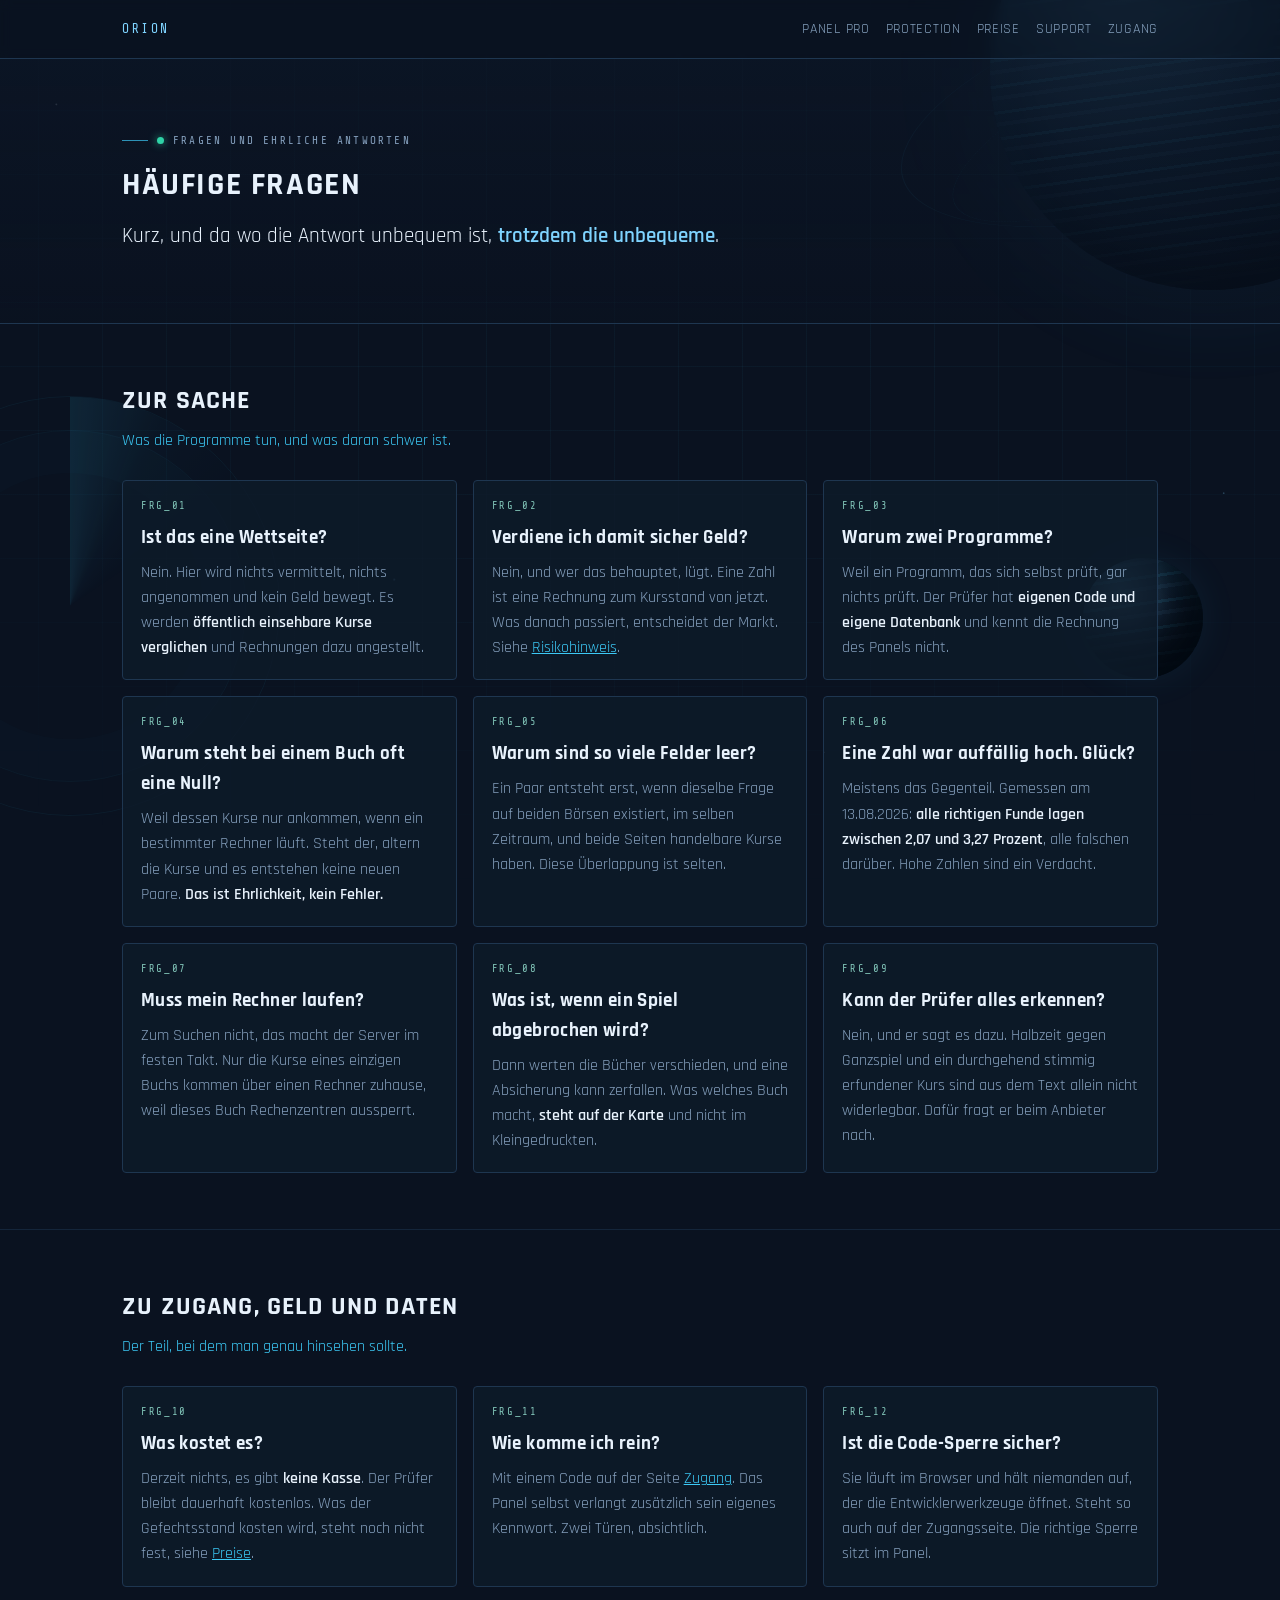
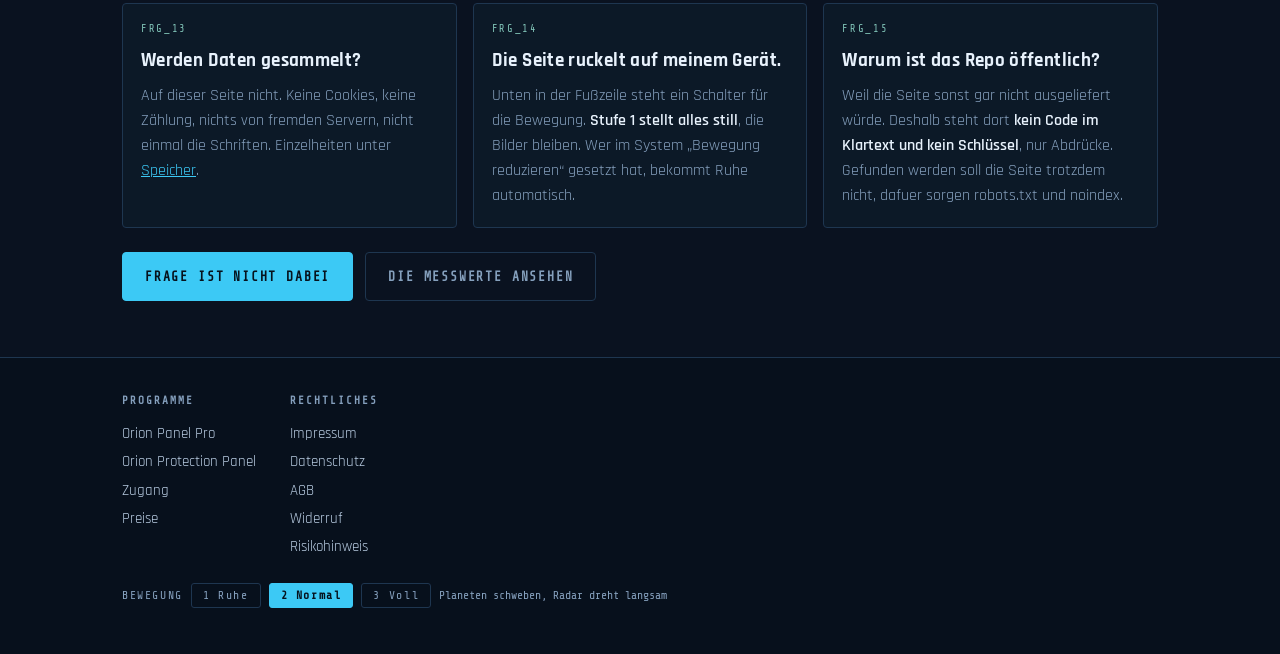
==== faq.html @ a4396ce0 "Militaerisches Lagebild als zweite Design-Schicht, eigenes Zeichen, zwei neue Seiten - bilder/logo-o" ====
<!doctype html>
<html lang="de">
<head>
<meta charset="utf-8">
<meta name="viewport" content="width=device-width, initial-scale=1">
<title>Haeufige Fragen</title>
<meta name="robots" content="noindex, nofollow">
<link rel="icon" type="image/svg+xml" href="bilder/logo-orion.svg">
<link rel="stylesheet" href="schrift/schrift.css?v=1">
<link rel="stylesheet" href="css/front.css?v=2">
<link rel="stylesheet" href="css/buehne.css?v=2">
<script src="js/buehne.js?v=2"></script>
</head>
<body>

<div class="buehne" aria-hidden="true">
  <div class="sterne"></div>
  <div class="raster-buehne"></div>
  <div class="orbit orbit-1"></div>
  <div class="orbit orbit-2"></div>
  <div class="planet planet-1"></div>
  <div class="planet planet-2"></div>
  <div class="planet planet-3"></div>
  <div class="radar"></div>
</div>

<div class="leiste">
  <div class="hof">
    <a class="name" href="index.html">Orion</a>
    <nav>
      <a href="index.html#panel">Panel Pro</a>
      <a href="index.html#protection">Protection</a>
      <a href="preise.html">Preise</a>
      <a href="support.html">Support</a>
      <a href="zugang.html">Zugang</a>
    </nav>
  </div>
</div>

<header class="kopf">
  <div class="hof">
    <span class="plakette"><span class="lampe"></span> Fragen und ehrliche Antworten</span>
    <h1 style="font-size:32px;text-transform:uppercase;letter-spacing:.05em;margin:0 0 10px">H&auml;ufige Fragen</h1>
    <p class="aufschlag">Kurz, und da wo die Antwort unbequem ist,
      <b>trotzdem die unbequeme</b>.</p>
  </div>
</header>

<main>

  <section>
    <div class="hof">
      <h2>Zur Sache</h2>
      <p class="satz">Was die Programme tun, und was daran schwer ist.</p>

      <div class="raster">
        <div class="feld"><span class="kennung">FRG_01</span>
          <h3>Ist das eine Wettseite?</h3>
          <p>Nein. Hier wird nichts vermittelt, nichts angenommen und kein Geld
            bewegt. Es werden <b>&ouml;ffentlich einsehbare Kurse verglichen</b>
            und Rechnungen dazu angestellt.</p></div>

        <div class="feld"><span class="kennung">FRG_02</span>
          <h3>Verdiene ich damit sicher Geld?</h3>
          <p>Nein, und wer das behauptet, l&uuml;gt. Eine Zahl ist eine Rechnung
            zum Kursstand von jetzt. Was danach passiert, entscheidet der Markt.
            Siehe <a href="recht/risiko.html">Risikohinweis</a>.</p></div>

        <div class="feld"><span class="kennung">FRG_03</span>
          <h3>Warum zwei Programme?</h3>
          <p>Weil ein Programm, das sich selbst pr&uuml;ft, gar nichts
            pr&uuml;ft. Der Pr&uuml;fer hat <b>eigenen Code und eigene
            Datenbank</b> und kennt die Rechnung des Panels nicht.</p></div>

        <div class="feld"><span class="kennung">FRG_04</span>
          <h3>Warum steht bei einem Buch oft eine Null?</h3>
          <p>Weil dessen Kurse nur ankommen, wenn ein bestimmter Rechner
            l&auml;uft. Steht der, altern die Kurse und es entstehen keine neuen
            Paare. <b>Das ist Ehrlichkeit, kein Fehler.</b></p></div>

        <div class="feld"><span class="kennung">FRG_05</span>
          <h3>Warum sind so viele Felder leer?</h3>
          <p>Ein Paar entsteht erst, wenn dieselbe Frage auf beiden B&ouml;rsen
            existiert, im selben Zeitraum, und beide Seiten handelbare Kurse
            haben. Diese &Uuml;berlappung ist selten.</p></div>

        <div class="feld"><span class="kennung">FRG_06</span>
          <h3>Eine Zahl war auff&auml;llig hoch. Gl&uuml;ck?</h3>
          <p>Meistens das Gegenteil. Gemessen am 13.08.2026: <b>alle richtigen
            Funde lagen zwischen 2,07 und 3,27 Prozent</b>, alle falschen
            dar&uuml;ber. Hohe Zahlen sind ein Verdacht.</p></div>

        <div class="feld"><span class="kennung">FRG_07</span>
          <h3>Muss mein Rechner laufen?</h3>
          <p>Zum Suchen nicht, das macht der Server im festen Takt. Nur die Kurse
            eines einzigen Buchs kommen &uuml;ber einen Rechner zuhause, weil
            dieses Buch Rechenzentren aussperrt.</p></div>

        <div class="feld"><span class="kennung">FRG_08</span>
          <h3>Was ist, wenn ein Spiel abgebrochen wird?</h3>
          <p>Dann werten die B&uuml;cher verschieden, und eine Absicherung kann
            zerfallen. Was welches Buch macht, <b>steht auf der Karte</b> und
            nicht im Kleingedruckten.</p></div>

        <div class="feld"><span class="kennung">FRG_09</span>
          <h3>Kann der Pr&uuml;fer alles erkennen?</h3>
          <p>Nein, und er sagt es dazu. Halbzeit gegen Ganzspiel und ein
            durchgehend stimmig erfundener Kurs sind aus dem Text allein nicht
            widerlegbar. Daf&uuml;r fragt er beim Anbieter nach.</p></div>
      </div>
    </div>
  </section>

  <section>
    <div class="hof">
      <h2>Zu Zugang, Geld und Daten</h2>
      <p class="satz">Der Teil, bei dem man genau hinsehen sollte.</p>

      <div class="raster">
        <div class="feld"><span class="kennung">FRG_10</span>
          <h3>Was kostet es?</h3>
          <p>Derzeit nichts, es gibt <b>keine Kasse</b>. Der Pr&uuml;fer bleibt
            dauerhaft kostenlos. Was der Gefechtsstand kosten wird, steht noch
            nicht fest, siehe <a href="preise.html">Preise</a>.</p></div>

        <div class="feld"><span class="kennung">FRG_11</span>
          <h3>Wie komme ich rein?</h3>
          <p>Mit einem Code auf der Seite <a href="zugang.html">Zugang</a>. Das
            Panel selbst verlangt zus&auml;tzlich sein eigenes Kennwort. Zwei
            T&uuml;ren, absichtlich.</p></div>

        <div class="feld"><span class="kennung">FRG_12</span>
          <h3>Ist die Code-Sperre sicher?</h3>
          <p>Sie l&auml;uft im Browser und h&auml;lt niemanden auf, der die
            Entwicklerwerkzeuge &ouml;ffnet. Steht so auch auf der Zugangsseite.
            Die richtige Sperre sitzt im Panel.</p></div>

        <div class="feld"><span class="kennung">FRG_13</span>
          <h3>Werden Daten gesammelt?</h3>
          <p>Auf dieser Seite nicht. Keine Cookies, keine Z&auml;hlung, nichts von
            fremden Servern, nicht einmal die Schriften. Einzelheiten unter
            <a href="recht/cookies.html">Speicher</a>.</p></div>

        <div class="feld"><span class="kennung">FRG_14</span>
          <h3>Die Seite ruckelt auf meinem Ger&auml;t.</h3>
          <p>Unten in der Fu&szlig;zeile steht ein Schalter f&uuml;r die
            Bewegung. <b>Stufe 1 stellt alles still</b>, die Bilder bleiben. Wer
            im System &bdquo;Bewegung reduzieren&ldquo; gesetzt hat, bekommt Ruhe
            automatisch.</p></div>

        <div class="feld"><span class="kennung">FRG_15</span>
          <h3>Warum ist das Repo &ouml;ffentlich?</h3>
          <p>Weil die Seite sonst gar nicht ausgeliefert w&uuml;rde. Deshalb steht
            dort <b>kein Code im Klartext und kein Schl&uuml;ssel</b>, nur
            Abdr&uuml;cke. Gefunden werden soll die Seite trotzdem nicht, dafuer
            sorgen robots.txt und noindex.</p></div>
      </div>

      <div class="zugang">
        <a class="tor" href="support.html">Frage ist nicht dabei</a>
        <a class="tor leise" href="index.html#gemessen">Die Messwerte ansehen</a>
      </div>
    </div>
  </section>

</main>

<footer class="fuss">
  <div class="hof">
    <div class="reihen">
      <div class="spalte">
        <h4>Programme</h4>
        <a href="index.html#panel">Orion Panel Pro</a>
        <a href="index.html#protection">Orion Protection Panel</a>
        <a href="zugang.html">Zugang</a>
        <a href="preise.html">Preise</a>
      </div>
      <div class="spalte">
        <h4>Rechtliches</h4>
        <a href="recht/impressum.html">Impressum</a>
        <a href="recht/datenschutz.html">Datenschutz</a>
        <a href="recht/agb.html">AGB</a>
        <a href="recht/widerruf.html">Widerruf</a>
        <a href="recht/risiko.html">Risikohinweis</a>
      </div>
    </div>
    <div id="stufenschalter"></div>
  </div>
</footer>

</body>
</html>
---- schrift/schrift.css ----
/* Selbst gehostete Schriften (Google Fonts, OFL-Lizenz): Rajdhani (Fliesstext),
 * Share Tech Mono (Zahlen). Kopiert aus orion-panel-pro/schrift am 22.08.2026,
 * ohne Black Ops One: diese Seite benutzt den Stencil-Titel nicht.
 * Selbst gehostet heisst: kein Aufruf zu einem fremden Server, keine IP-Adresse
 * des Besuchers wandert zu Google. Das ist der Grund, nicht das Tempo. */
@font-face{font-family: 'Rajdhani';
  font-style: normal;
  font-weight: 400;
  font-display: swap;
  src: url(rajdhani-400-4.woff2) format('woff2');
  unicode-range: U+0900-097F, U+1CD0-1CF9, U+200C-200D, U+20A8, U+20B9, U+20F0, U+25CC, U+A830-A839, U+A8E0-A8FF, U+11B00-11B09;
}
@font-face{font-family: 'Rajdhani';
  font-style: normal;
  font-weight: 400;
  font-display: swap;
  src: url(rajdhani-400-5.woff2) format('woff2');
  unicode-range: U+0100-02BA, U+02BD-02C5, U+02C7-02CC, U+02CE-02D7, U+02DD-02FF, U+0304, U+0308, U+0329, U+1D00-1DBF, U+1E00-1E9F, U+1EF2-1EFF, U+2020, U+20A0-20AB, U+20AD-20C0, U+2113, U+2C60-2C7F, U+A720-A7FF;
}
@font-face{font-family: 'Rajdhani';
  font-style: normal;
  font-weight: 400;
  font-display: swap;
  src: url(rajdhani-400-6.woff2) format('woff2');
  unicode-range: U+0000-00FF, U+0131, U+0152-0153, U+02BB-02BC, U+02C6, U+02DA, U+02DC, U+0304, U+0308, U+0329, U+2000-206F, U+20AC, U+2122, U+2191, U+2193, U+2212, U+2215, U+FEFF, U+FFFD;
}
@font-face{font-family: 'Rajdhani';
  font-style: normal;
  font-weight: 600;
  font-display: swap;
  src: url(rajdhani-600-7.woff2) format('woff2');
  unicode-range: U+0900-097F, U+1CD0-1CF9, U+200C-200D, U+20A8, U+20B9, U+20F0, U+25CC, U+A830-A839, U+A8E0-A8FF, U+11B00-11B09;
}
@font-face{font-family: 'Rajdhani';
  font-style: normal;
  font-weight: 600;
  font-display: swap;
  src: url(rajdhani-600-8.woff2) format('woff2');
  unicode-range: U+0100-02BA, U+02BD-02C5, U+02C7-02CC, U+02CE-02D7, U+02DD-02FF, U+0304, U+0308, U+0329, U+1D00-1DBF, U+1E00-1E9F, U+1EF2-1EFF, U+2020, U+20A0-20AB, U+20AD-20C0, U+2113, U+2C60-2C7F, U+A720-A7FF;
}
@font-face{font-family: 'Rajdhani';
  font-style: normal;
  font-weight: 600;
  font-display: swap;
  src: url(rajdhani-600-9.woff2) format('woff2');
  unicode-range: U+0000-00FF, U+0131, U+0152-0153, U+02BB-02BC, U+02C6, U+02DA, U+02DC, U+0304, U+0308, U+0329, U+2000-206F, U+20AC, U+2122, U+2191, U+2193, U+2212, U+2215, U+FEFF, U+FFFD;
}
@font-face{font-family: 'Rajdhani';
  font-style: normal;
  font-weight: 700;
  font-display: swap;
  src: url(rajdhani-700-10.woff2) format('woff2');
  unicode-range: U+0900-097F, U+1CD0-1CF9, U+200C-200D, U+20A8, U+20B9, U+20F0, U+25CC, U+A830-A839, U+A8E0-A8FF, U+11B00-11B09;
}
@font-face{font-family: 'Rajdhani';
  font-style: normal;
  font-weight: 700;
  font-display: swap;
  src: url(rajdhani-700-11.woff2) format('woff2');
  unicode-range: U+0100-02BA, U+02BD-02C5, U+02C7-02CC, U+02CE-02D7, U+02DD-02FF, U+0304, U+0308, U+0329, U+1D00-1DBF, U+1E00-1E9F, U+1EF2-1EFF, U+2020, U+20A0-20AB, U+20AD-20C0, U+2113, U+2C60-2C7F, U+A720-A7FF;
}
@font-face{font-family: 'Rajdhani';
  font-style: normal;
  font-weight: 700;
  font-display: swap;
  src: url(rajdhani-700-12.woff2) format('woff2');
  unicode-range: U+0000-00FF, U+0131, U+0152-0153, U+02BB-02BC, U+02C6, U+02DA, U+02DC, U+0304, U+0308, U+0329, U+2000-206F, U+20AC, U+2122, U+2191, U+2193, U+2212, U+2215, U+FEFF, U+FFFD;
}
@font-face{font-family: 'Share Tech Mono';
  font-style: normal;
  font-weight: 400;
  font-display: swap;
  src: url(sharetechmono-400-13.woff2) format('woff2');
  unicode-range: U+0000-00FF, U+0131, U+0152-0153, U+02BB-02BC, U+02C6, U+02DA, U+02DC, U+0304, U+0308, U+0329, U+2000-206F, U+20AC, U+2122, U+2191, U+2193, U+2212, U+2215, U+FEFF, U+FFFD;
}
---- css/front.css ----
/* ============================================================================
 * FRONT.CSS, die Design-Schicht der Frontpage.
 * ============================================================================
 *
 * Angelegt 22.08.2026. REINE DESIGN-SCHICHT, VOLLSTAENDIG LOESCHBAR.
 * Wer diese Datei entfernt, hat nackte, aber vollstaendig lesbare Seiten.
 * Kein Text, kein Link, keine Sperre und keine Rechtsangabe haengt an ihr.
 *
 * Die Farbwerte sind KOPIERT aus orion-panel-pro/css/start.css (Stand
 * 20.08.2026), damit Frontpage und Panel gleich aussehen, ohne dass die
 * Frontpage 124 KB Panel-CSS laedt. Preis: wer die Farbwelt aendert, aendert
 * sie an zwei Stellen. Das steht hier, damit niemand es suchen muss.
 *
 * KEINE ANIMATION ausser Hover. Vorgabe bleibt: schlicht.
 */

:root{
  --grund:      #0A1220;
  --karte:      #0E1B2A;
  --karte-2:    #14243A;
  --rand:       #1E3650;
  --text:       #E8F2FC;
  --text-leise: #85A0BD;
  --gold:       #7FD4FF;
  --sonar:      #3CC9F5;
  --gruen:      #2FD3A7;
  --tuerkis:    #7FC2B6;
  --rot:        #FF6B85;
  --breite:     1080px;
}

*{ box-sizing:border-box; }
html,body{ margin:0; padding:0; }

body{
  background:var(--grund);
  color:var(--text);
  font-family:'Rajdhani', system-ui, -apple-system, Segoe UI, sans-serif;
  font-size:17px;
  line-height:1.62;
  -webkit-font-smoothing:antialiased;
}

.hof{ max-width:var(--breite); margin:0 auto; padding:0 22px; }

a{ color:var(--sonar); }

/* ------------------------------------------------------------- NAVIGATION -- */

.leiste{
  border-bottom:1px solid var(--rand);
  background:rgba(10,18,32,.92);
  position:sticky; top:0; z-index:50;
  backdrop-filter:blur(6px);
}
.leiste .hof{ display:flex; align-items:center; gap:18px; height:58px; }
.leiste .name{
  font-family:'Share Tech Mono', ui-monospace, monospace;
  letter-spacing:.2em; text-transform:uppercase; font-size:13px;
  color:var(--gold); text-decoration:none; white-space:nowrap;
}
.leiste nav{ margin-left:auto; display:flex; gap:16px; flex-wrap:wrap; }
.leiste nav a{
  color:var(--text-leise); text-decoration:none; font-size:14px;
  letter-spacing:.05em; text-transform:uppercase;
}
.leiste nav a:hover{ color:var(--text); }

/* -------------------------------------------------------------------- KOPF -- */

.kopf{
  border-bottom:1px solid var(--rand);
  background:linear-gradient(180deg, #0C1626 0%, var(--grund) 100%);
  padding:64px 0 48px;
}
.marke{ display:flex; align-items:center; gap:18px; margin-bottom:26px; }
.marke svg{ width:62px; height:62px; flex:0 0 62px; }
.marke h1{
  font-size:36px; letter-spacing:.055em; margin:0; font-weight:700;
  text-transform:uppercase;
}
.marke .unter{
  display:block; font-family:'Share Tech Mono', ui-monospace, monospace;
  font-size:12.5px; letter-spacing:.19em; color:var(--sonar);
  text-transform:uppercase; margin-top:3px; font-weight:400;
}
.aufschlag{ font-size:20.5px; line-height:1.55; max-width:70ch; margin:0 0 22px; }
.aufschlag b{ color:var(--gold); font-weight:600; }

.merkzeile{ display:flex; flex-wrap:wrap; gap:9px; margin-top:26px; }
.merk{
  font-family:'Share Tech Mono', ui-monospace, monospace;
  font-size:12px; letter-spacing:.09em; text-transform:uppercase;
  color:var(--text-leise);
  border:1px solid var(--rand); border-radius:3px;
  padding:6px 11px; background:rgba(20,36,58,.5);
}
.merk b{ color:var(--text); }

/* ---------------------------------------------------------------- ABSCHNITT -- */

section{ padding:56px 0; border-bottom:1px solid rgba(30,54,80,.55); }
section:last-of-type{ border-bottom:0; }

h2{
  font-size:26px; letter-spacing:.045em; text-transform:uppercase;
  margin:0 0 6px; font-weight:700;
}
h3{ font-size:18.5px; margin:0 0 7px; letter-spacing:.02em; }
.satz{ color:var(--sonar); margin:0 0 26px; font-size:16px; }
p{ max-width:74ch; }
.leise{ color:var(--text-leise); }

/* ------------------------------------------------------------- ZWEI SAEULEN -- */

.saeulen{ display:grid; grid-template-columns:1fr 1fr; gap:18px; margin-top:8px; }
.saeule{
  border:1px solid var(--rand); border-radius:5px; background:var(--karte);
  padding:22px 22px 24px;
}
.saeule .rolle{
  font-family:'Share Tech Mono', ui-monospace, monospace; font-size:11.5px;
  letter-spacing:.18em; text-transform:uppercase; color:var(--text-leise);
}
.saeule.sucht{ border-top:3px solid var(--sonar); }
.saeule.prueft{ border-top:3px solid var(--gruen); }
.saeule.sucht .rolle{ color:var(--sonar); }
.saeule.prueft .rolle{ color:var(--gruen); }
.saeule p{ margin:8px 0 0; }

/* -------------------------------------------------------------- BILDER-SPOT -- */

.spot{ margin:30px 0 0; }
.rahmen{
  border:1px solid var(--rand); border-radius:5px; overflow:hidden;
  background:var(--karte); box-shadow:0 10px 34px rgba(0,0,0,.45);
}
.rahmen .balken{
  display:flex; align-items:center; gap:7px;
  padding:8px 12px; border-bottom:1px solid var(--rand);
  background:var(--karte-2);
  font-family:'Share Tech Mono', ui-monospace, monospace;
  font-size:11px; letter-spacing:.15em; text-transform:uppercase;
  color:var(--text-leise);
}
.rahmen .punkt{ width:8px; height:8px; border-radius:50%; background:var(--rand); }
.rahmen .punkt.an{ background:var(--gruen); }
.rahmen img{ display:block; width:100%; height:auto; }
.bildtext{
  margin:9px 0 0; font-size:15px; color:var(--text-leise); max-width:74ch;
}
.bildtext b{ color:var(--text); font-weight:600; }

/* Zwei Bilder nebeneinander */
.doppel{ display:grid; grid-template-columns:1fr 1fr; gap:18px; margin-top:26px; }
.doppel .bildtext{ font-size:14.5px; }

/* ------------------------------------------------------------------ RASTER -- */

.raster{ display:grid; grid-template-columns:repeat(3,1fr); gap:16px; margin-top:24px; }
.feld{
  border:1px solid var(--rand); border-radius:4px; background:var(--karte);
  padding:17px 18px 19px;
}
.feld .kennung{
  font-family:'Share Tech Mono', ui-monospace, monospace; font-size:10.5px;
  letter-spacing:.16em; color:var(--tuerkis); display:block; margin-bottom:8px;
}
.feld p{ margin:0; font-size:15.5px; color:var(--text-leise); }
.feld p b{ color:var(--text); font-weight:600; }

/* ------------------------------------------------------------------- KETTE -- */

.kette{ list-style:none; counter-reset:k; padding:0; margin:24px 0 0; }
.kette li{
  counter-increment:k; position:relative; padding:0 0 20px 52px;
  border-left:1px solid var(--rand); margin-left:16px;
}
.kette li:last-child{ border-left-color:transparent; padding-bottom:0; }
.kette li::before{
  content:counter(k,decimal-leading-zero);
  position:absolute; left:-17px; top:-2px;
  width:34px; height:34px; border-radius:50%;
  background:var(--karte-2); border:1px solid var(--rand);
  color:var(--sonar); font-family:'Share Tech Mono', ui-monospace, monospace;
  font-size:12px; display:flex; align-items:center; justify-content:center;
}
.kette b{ display:block; font-size:17px; letter-spacing:.02em; }
.kette span{ display:block; color:var(--text-leise); font-size:15.5px; max-width:74ch; }

/* ---------------------------------------------------------------- KLARTEXT -- */

.klartext{
  border:1px solid var(--rand); border-left:3px solid var(--rot);
  border-radius:4px; background:var(--karte); padding:18px 22px; margin-top:22px;
}
.klartext ul{ margin:0; padding-left:20px; }
.klartext li{ margin:0 0 11px; color:var(--text-leise); }
.klartext li:last-child{ margin-bottom:0; }
.klartext b{ color:var(--text); }

/* ------------------------------------------------------------------ KNOEPFE -- */

.zugang{ display:flex; flex-wrap:wrap; gap:12px; margin-top:24px; }
.tor{
  display:inline-block; text-decoration:none;
  font-family:'Share Tech Mono', ui-monospace, monospace;
  font-size:13px; letter-spacing:.14em; text-transform:uppercase;
  padding:13px 22px; border-radius:4px;
  background:var(--sonar); color:#06121D; border:1px solid var(--sonar);
  font-weight:700;
}
.tor:hover{ background:var(--gold); border-color:var(--gold); }
.tor.leise{ background:transparent; color:var(--text-leise); border-color:var(--rand); }
.tor.leise:hover{ color:var(--text); border-color:var(--sonar); background:rgba(60,201,245,.07); }
.tor.gruen{ background:var(--gruen); border-color:var(--gruen); color:#06121D; }
.tor.gruen:hover{ background:#4FE3BC; border-color:#4FE3BC; }

/* ------------------------------------------------------------------- PREISE -- */

.pakete{ display:grid; grid-template-columns:repeat(3,1fr); gap:16px; margin-top:26px; }
.paket{
  border:1px solid var(--rand); border-radius:5px; background:var(--karte);
  padding:22px; display:flex; flex-direction:column;
}
.paket.hervor{ border-color:var(--sonar); box-shadow:0 0 0 1px rgba(60,201,245,.25); }
.paket .stufe{
  font-family:'Share Tech Mono', ui-monospace, monospace; font-size:11px;
  letter-spacing:.18em; text-transform:uppercase; color:var(--tuerkis);
}
.paket .preis{ font-size:38px; font-weight:700; letter-spacing:.02em; margin:10px 0 0; }
.paket .preis small{ font-size:14px; color:var(--text-leise); font-weight:400; }
.paket .ust{ font-size:13px; color:var(--text-leise); margin:2px 0 16px; }
.paket ul{ list-style:none; padding:0; margin:0 0 20px; }
.paket li{ font-size:15.5px; color:var(--text-leise); padding:5px 0 5px 20px; position:relative; }
.paket li::before{ content:"+"; position:absolute; left:0; color:var(--gruen); }
.paket li.nein::before{ content:"-"; color:var(--rot); }
.paket .tor{ margin-top:auto; text-align:center; }

/* --------------------------------------------------------------- SPERRE/TOR -- */

.tafel{
  max-width:520px; margin:0 auto; border:1px solid var(--rand); border-radius:6px;
  background:var(--karte); padding:30px 28px;
}
.tafel h2{ font-size:21px; }
.tafel input{
  width:100%; padding:13px 14px; margin:14px 0 10px;
  background:#08111D; border:1px solid var(--rand); border-radius:4px;
  color:var(--text); font-family:'Share Tech Mono', ui-monospace, monospace;
  font-size:16px; letter-spacing:.12em; text-transform:uppercase;
}
.tafel input:focus{ outline:none; border-color:var(--sonar); }
.tafel button{
  width:100%; padding:13px; border-radius:4px; cursor:pointer;
  background:var(--sonar); color:#06121D; border:0; font-weight:700;
  font-family:'Share Tech Mono', ui-monospace, monospace;
  font-size:13px; letter-spacing:.14em; text-transform:uppercase;
}
.tafel button:hover{ background:var(--gold); }
.meldung{ min-height:22px; margin:12px 0 0; font-size:15px; }
.meldung.fehler{ color:var(--rot); }
.meldung.gut{ color:var(--gruen); }

/* ------------------------------------------------------------------ RECHTS -- */

.rechtstext{ padding:44px 0 60px; }
.rechtstext h1{ font-size:28px; text-transform:uppercase; letter-spacing:.04em; margin:0 0 4px; }
.rechtstext h2{ font-size:19px; margin:34px 0 8px; text-transform:none; letter-spacing:.01em; }
.rechtstext h3{ font-size:16.5px; margin:20px 0 6px; color:var(--sonar); }
.rechtstext p, .rechtstext li{ color:#CBDBEC; }
.rechtstext li{ margin-bottom:7px; }
.rechtstext .stand{
  font-family:'Share Tech Mono', ui-monospace, monospace; font-size:12px;
  letter-spacing:.14em; text-transform:uppercase; color:var(--text-leise);
}
.luecke{
  background:rgba(255,107,133,.12); border:1px dashed var(--rot);
  border-radius:3px; padding:1px 7px; color:var(--rot);
  font-family:'Share Tech Mono', ui-monospace, monospace; font-size:13px;
}
.hinweis{
  border:1px solid var(--rand); border-left:3px solid var(--gold);
  background:var(--karte); border-radius:4px; padding:15px 20px; margin:22px 0;
}
.hinweis p{ margin:0; }

/* -------------------------------------------------------------------- FUSS -- */

.fuss{ border-top:1px solid var(--rand); padding:34px 0 46px; background:#08111D; }
.fuss .reihen{ display:flex; flex-wrap:wrap; gap:34px; margin-bottom:22px; }
.fuss .spalte h4{
  font-family:'Share Tech Mono', ui-monospace, monospace; font-size:11px;
  letter-spacing:.18em; text-transform:uppercase; color:var(--text-leise);
  margin:0 0 10px;
}
.fuss .spalte a{ display:block; color:#B9CDE2; text-decoration:none; font-size:15px; padding:2px 0; }
.fuss .spalte a:hover{ color:var(--sonar); }
.fuss p{ color:var(--text-leise); font-size:14.5px; margin:6px 0; }
.fuss code{
  font-family:'Share Tech Mono', ui-monospace, monospace; font-size:13px;
  color:var(--tuerkis);
}

/* ------------------------------------------------------------------ SCHMAL -- */

@media (max-width: 900px){
  .saeulen, .doppel, .raster, .pakete{ grid-template-columns:1fr; }
  .marke h1{ font-size:27px; }
  .aufschlag{ font-size:18px; }
  section{ padding:42px 0; }
  .leiste nav{ gap:12px; }
  .leiste nav a{ font-size:13px; }
}
@media (max-width: 640px){
  .leiste .hof{ height:auto; padding-top:10px; padding-bottom:10px; flex-wrap:wrap; }
  .leiste nav{ margin-left:0; width:100%; }
}

/* ------------------------------------------------------- ABGESCHALTETE TEILE --
 * Ein Knopf, der nicht funktioniert, muss auch so aussehen. Sonst haelt ihn
 * jemand fuer kaputt statt fuer bewusst abgeschaltet.
 */

.tor[disabled], button[disabled]{
  background:transparent; color:var(--text-leise);
  border:1px dashed var(--rand); cursor:not-allowed;
}
.tor[disabled]:hover, button[disabled]:hover{
  background:transparent; color:var(--text-leise); border-color:var(--rand);
}

/* Ankreuzfelder duerfen die Breitenregel der Eingabefelder nicht erben,
 * sonst werden sie bildschirmbreit. */
.tafel input[type="checkbox"], .tafel input[type="radio"]{
  width:auto; margin:0 8px 0 0; vertical-align:middle;
}
.tafel label{ display:inline; color:var(--text-leise); font-size:15.5px; }
---- css/buehne.css ----
/* ============================================================================
 * BUEHNE.CSS, die zweite Design-Schicht: Planeten, Radar, HUD-Rahmen.
 * ============================================================================
 *
 * Angelegt 22.08.2026. LOESCHBAR, und zwar vollstaendig. Wer diese Datei und
 * die <div class="buehne"> aus den Seiten entfernt, hat wieder die schlichte
 * Fassung. Kein Text, kein Link, keine Sperre, keine Rechtsangabe haengt daran.
 *
 * KOSTENREGEL, uebernommen aus dem Protection Panel, weil sie sich dort
 * bewaehrt hat:
 *   - Alles liegt HINTER dem Inhalt (z-index -1), nimmt keine Klicks an und
 *     traegt keine Zahl.
 *   - Kein WebGL, kein Bild, keine JavaScript-Schleife. Die Planeten sind
 *     Farbverlaeufe, die Kugelform kommt aus einem radialen Verlauf darueber.
 *   - Bewegt werden ausschliesslich transform und opacity. Beides erledigt die
 *     Grafikkarte, ohne dass die Seite neu gesetzt wird.
 *   - Die Wolkenbaender sind ABSICHTLICH unbewegt. Eine Animation auf
 *     background-position muesste der Browser in jedem Bild ueber die ganze
 *     Kugelflaeche neu zeichnen. Genau das bremst schwache Laptops aus.
 *   - Taktzeiten 40 bis 120 Sekunden. Das bleibt ruhig.
 *
 * DREI STUFEN, geschaltet ueber das Attribut data-anim am <html>:
 *   1 = Ruhe. Alles steht still, die Bilder bleiben.
 *   2 = Normal. Planeten schweben, Ringe atmen, Radar dreht langsam.
 *   3 = Voll. Zusaetzlich Sonarpuls, Sternenflimmern, Rasterdrift.
 * Wer Bewegung im Betriebssystem abgeschaltet hat, bekommt Stufe 1, ohne dass
 * er etwas einstellen muss. Voreinstellung ist 2, siehe js/buehne.js.
 */

/* ------------------------------------------------------------------ BUEHNE -- */

.buehne{
  position:fixed; inset:0; z-index:-1; overflow:hidden; pointer-events:none;
  contain:strict;
}

/* Sternenfeld: zwei Lagen fest gesetzter Punkte, kein Bild, kein Skript. */
.sterne{
  position:absolute; inset:-10%;
  background-image:
    radial-gradient(1.4px 1.4px at 12% 18%, rgba(232,242,252,.55), transparent),
    radial-gradient(1.2px 1.2px at 78% 12%, rgba(232,242,252,.42), transparent),
    radial-gradient(1.6px 1.6px at 34% 62%, rgba(127,212,255,.50), transparent),
    radial-gradient(1.1px 1.1px at 62% 78%, rgba(232,242,252,.38), transparent),
    radial-gradient(1.3px 1.3px at 88% 54%, rgba(127,212,255,.40), transparent),
    radial-gradient(1.1px 1.1px at 22% 88%, rgba(232,242,252,.32), transparent),
    radial-gradient(1.5px 1.5px at 52% 30%, rgba(232,242,252,.30), transparent),
    radial-gradient(1.2px 1.2px at 8%  46%, rgba(127,212,255,.34), transparent);
  opacity:.85;
}

/* Taktisches Raster, sehr leise. */
.raster-buehne{
  position:absolute; inset:-2%;
  background-image:
    linear-gradient(rgba(60,201,245,.045) 1px, transparent 1px),
    linear-gradient(90deg, rgba(60,201,245,.045) 1px, transparent 1px);
  background-size:64px 64px;
  mask-image:radial-gradient(ellipse 90% 70% at 50% 30%, #000 30%, transparent 100%);
  -webkit-mask-image:radial-gradient(ellipse 90% 70% at 50% 30%, #000 30%, transparent 100%);
}

/* ---------------------------------------------------------------- PLANETEN -- */

.planet{
  position:absolute; border-radius:50%;
  will-change:transform;
  animation:schweben 62s ease-in-out infinite alternate;
}
/* Die Baender liegen IM Planeten, leicht schraeg, wie bei einem Gasriesen. */
.planet::before{
  content:''; position:absolute; inset:0; border-radius:50%;
  background:repeating-linear-gradient(172deg,
    rgba(60,201,245,.13) 0px,  rgba(60,201,245,.13) 3px,
    rgba(10,30,48,0)     3px,  rgba(10,30,48,0)     11px,
    rgba(96,165,214,.09) 11px, rgba(96,165,214,.09) 15px,
    rgba(5,15,26,0)      15px, rgba(5,15,26,0)      26px);
}
/* Die Kugel: Licht oben links, tiefer Schatten unten rechts. Daher die Tiefe. */
.planet::after{
  content:''; position:absolute; inset:0; border-radius:50%;
  background:radial-gradient(circle at 30% 26%,
    rgba(120,200,240,.22) 0%, rgba(10,25,40,.10) 42%,
    rgba(2,8,16,.72) 78%, rgba(2,6,12,.92) 100%);
  box-shadow:inset -16px -20px 44px rgba(2,8,16,.88),
             inset 8px 10px 26px rgba(60,201,245,.10);
}
.planet-1{
  width:440px; height:440px; top:-150px; right:-150px;
  background:radial-gradient(circle at 32% 28%, #16354E 0%, #0C1E30 46%, #060F1B 100%);
  box-shadow:0 0 110px rgba(60,201,245,.10);
  animation-duration:74s;
}
.planet-2{
  width:230px; height:230px; top:128%; left:-86px;
  background:radial-gradient(circle at 36% 30%, #123B4A 0%, #0A1F2B 52%, #050D16 100%);
  box-shadow:0 0 70px rgba(60,201,245,.08);
  animation-duration:96s; animation-delay:-18s;
}
.planet-3{
  width:120px; height:120px; top:62%; right:6%;
  background:radial-gradient(circle at 34% 30%, #1B2E44 0%, #0B1725 58%, #05101A 100%);
  box-shadow:0 0 40px rgba(60,201,245,.07);
  animation-duration:54s; animation-delay:-26s;
}

/* Orbit, kein Saturnring: eine flache Ellipse, die den grossen Planeten
 * umlaeuft. Die Neigung macht scaleY, nicht ein zweites Bild. */
.orbit{
  position:absolute; border-radius:50%;
  border:1px solid rgba(60,201,245,.13);
  animation:ringatmen 58s ease-in-out infinite alternate;
}
.orbit-1{ top:-230px; right:-250px; width:640px; height:640px;
          transform:rotate(-16deg) scaleY(.34); }
.orbit-2{ top:-190px; right:-210px; width:560px; height:560px;
          transform:rotate(-24deg) scaleY(.26); border-style:dashed;
          animation-duration:82s; animation-delay:-12s; }

/* ------------------------------------------------------------------- RADAR -- */
/* Ein Kegel aus einem konischen Verlauf, der sich dreht. Ein einziges
 * Element, eine einzige transform-Animation. */

.radar{
  position:absolute; top:44%; left:-140px;
  width:420px; height:420px; border-radius:50%;
  border:1px solid rgba(60,201,245,.10);
  opacity:.55;
}
.radar::before{
  content:''; position:absolute; inset:8%; border-radius:50%;
  border:1px solid rgba(60,201,245,.09);
  box-shadow:0 0 0 42px rgba(60,201,245,.03) inset;
}
.radar::after{
  content:''; position:absolute; inset:0; border-radius:50%;
  background:conic-gradient(from 0deg,
    rgba(60,201,245,.20) 0deg, rgba(60,201,245,.05) 26deg,
    transparent 60deg, transparent 360deg);
  will-change:transform;
  animation:sweep 9s linear infinite;
}

@keyframes schweben{ from{ transform:translate3d(0,0,0); } to{ transform:translate3d(0,-30px,0); } }
@keyframes ringatmen{ from{ opacity:.45; } to{ opacity:.95; } }
@keyframes sweep{ from{ transform:rotate(0deg); } to{ transform:rotate(360deg); } }
@keyframes puls{ from{ opacity:.5; transform:scale(.96); } to{ opacity:1; transform:scale(1); } }
@keyframes flimmern{ from{ opacity:.55; } to{ opacity:1; } }
@keyframes drift{ from{ transform:translate3d(0,0,0); } to{ transform:translate3d(-64px,-64px,0); } }

/* ------------------------------------------------------------- DIE STUFEN -- */

/* Stufe 1: Ruhe. Alles steht, nichts verschwindet. */
html[data-anim="1"] .planet,
html[data-anim="1"] .orbit,
html[data-anim="1"] .radar::after,
html[data-anim="1"] .sterne,
html[data-anim="1"] .raster-buehne,
html[data-anim="1"] .lampe{ animation:none !important; }

/* Stufe 3: die Zugaben, die es unter 3 nicht gibt. */
html[data-anim="3"] .sterne{ animation:flimmern 7s ease-in-out infinite alternate; }
html[data-anim="3"] .raster-buehne{ animation:drift 120s linear infinite; }
html[data-anim="3"] .radar::after{ animation-duration:6s; }
html[data-anim="3"] .radar{ opacity:.75; }

/* Wer Bewegung im System abgeschaltet hat, bekommt Ruhe, ohne zu klicken. */
@media (prefers-reduced-motion: reduce){
  .planet, .orbit, .radar::after, .sterne, .raster-buehne, .lampe{
    animation:none !important;
  }
}

/* --------------------------------------------------------------- HUD-TEILE -- */

/* Eckwinkel wie auf einem Lagebildschirm. Zwei Ecken, nicht vier: ruhiger. */
.hud{ position:relative; }
.hud::before, .hud::after{
  content:''; position:absolute; width:22px; height:22px; pointer-events:none;
  border-color:rgba(60,201,245,.55); border-style:solid;
}
.hud::before{ top:-1px; left:-1px; border-width:2px 0 0 2px; }
.hud::after{ bottom:-1px; right:-1px; border-width:0 2px 2px 0; }

/* Kennplakette, die Zeile ueber einem Abschnitt. */
.plakette{
  display:inline-flex; align-items:center; gap:9px;
  font-family:'Share Tech Mono', ui-monospace, monospace;
  font-size:11px; letter-spacing:.2em; text-transform:uppercase;
  color:var(--text-leise); margin-bottom:10px;
}
.plakette::before{
  content:''; width:26px; height:1px; background:var(--sonar); opacity:.7;
}
.lampe{
  width:7px; height:7px; border-radius:50%; background:var(--gruen);
  box-shadow:0 0 8px rgba(47,211,167,.8);
  animation:puls 2.6s ease-in-out infinite alternate;
}

/* ---------------------------------------------------------------- LOGOCHIP -- */
/* Die Zeichen der beiden Programme, ueberall dort, wo man zu ihnen kommt.
 * Ein Zeichen neben dem Namen sagt in einem Blick, wohin der Knopf fuehrt. */

.zeichen{
  display:flex; align-items:center; gap:13px; margin-bottom:10px;
}
.zeichen img{ width:46px; height:46px; flex:0 0 46px; }
.zeichen h3{ margin:0; }

.tor.mitzeichen{ display:inline-flex; align-items:center; gap:10px; }
.tor.mitzeichen img{
  width:22px; height:22px; flex:0 0 22px;
  filter:drop-shadow(0 0 3px rgba(0,0,0,.5));
}

/* Der grosse Kopf-Abdruck der Seite. */
.marke img.wappen{ width:64px; height:64px; flex:0 0 64px; }

/* --------------------------------------------------------------- DIAGRAMME -- */
/* Echte Zahlen, echte Achsen. Jede Zahl in diesen Bildern ist gemessen und
 * traegt darunter, wann und woraus. Nichts davon ist ein Platzhalter. */

.messfeld{
  border:1px solid var(--rand); border-radius:5px; background:var(--karte);
  padding:20px 22px 18px;
}
.messfeld h3{ font-size:17px; margin:0 0 3px; }
.messfeld .quelle{
  font-family:'Share Tech Mono', ui-monospace, monospace;
  font-size:11px; letter-spacing:.14em; text-transform:uppercase;
  color:var(--text-leise); margin:0 0 16px;
}
.messfeld svg{ display:block; width:100%; height:auto; }
.messfeld .deutung{ font-size:15px; color:var(--text-leise); margin:14px 0 0; }
.messfeld .deutung b{ color:var(--text); }

.messraster{ display:grid; grid-template-columns:1fr 1fr; gap:16px; margin-top:24px; }
.messraster .breit{ grid-column:1 / -1; }

/* --------------------------------------------------------- STUFENSCHALTER -- */

.stufen{
  display:flex; align-items:center; gap:8px; flex-wrap:wrap;
  font-family:'Share Tech Mono', ui-monospace, monospace;
  font-size:11.5px; letter-spacing:.14em; text-transform:uppercase;
  color:var(--text-leise); margin-top:16px;
}
.stufen button{
  background:transparent; border:1px solid var(--rand); border-radius:3px;
  color:var(--text-leise); padding:5px 11px; cursor:pointer;
  font-family:inherit; font-size:inherit; letter-spacing:inherit;
}
.stufen button:hover{ color:var(--text); border-color:var(--sonar); }
.stufen button[aria-pressed="true"]{
  color:#06121D; background:var(--sonar); border-color:var(--sonar); font-weight:700;
}

/* ------------------------------------------------------------------ SCHMAL -- */

@media (max-width: 900px){
  .messraster{ grid-template-columns:1fr; }
  /* Auf kleinen Geraeten kostet jede bewegte Flaeche mehr, und die Planeten
   * stehen ohnehin halb ausserhalb. Zwei bleiben, der Radar geht. */
  .radar, .planet-3, .orbit-2{ display:none; }
  .planet-1{ width:300px; height:300px; top:-110px; right:-110px; }
}

/* ------------------------------------------------- DURCHBLICK AUF DIE BUEHNE --
 * front.css legt Kopf und Fuss auf einen deckenden Grund. Solange die Buehne
 * dahinter liegt, sieht man sie dort nicht. Statt die Farben in front.css zu
 * aendern (das waere ein Eingriff in die erste Schicht), wird hier nur die
 * Deckkraft genommen. Loescht man buehne.css, sind die alten Flaechen zurueck.
 */
.kopf{
  background:linear-gradient(180deg, rgba(12,22,38,.72) 0%, rgba(10,18,32,.55) 100%);
}
.fuss{ background:rgba(8,17,29,.82); }
.leiste{ background:rgba(10,18,32,.78); }
.saeule, .feld, .messfeld, .rahmen, .klartext, .hinweis, .tafel, .paket{
  background:rgba(14,27,42,.82);
}
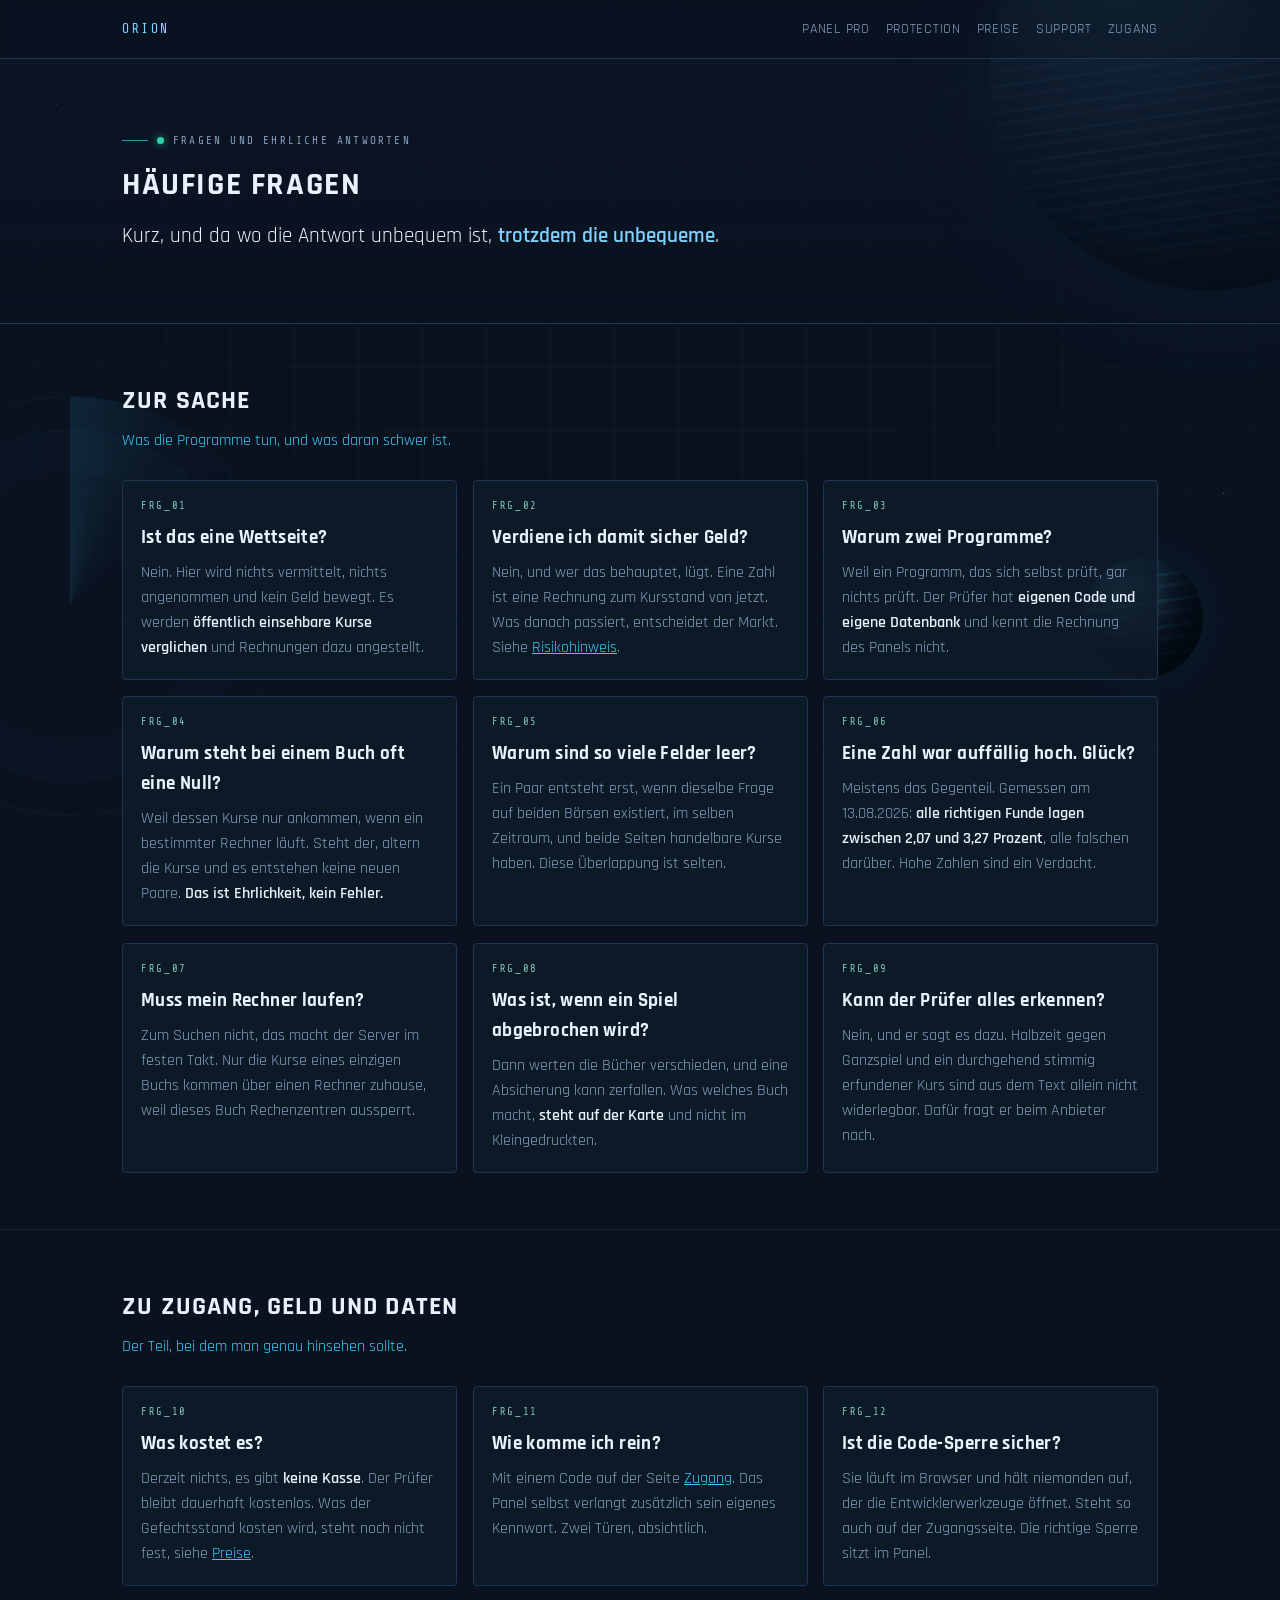
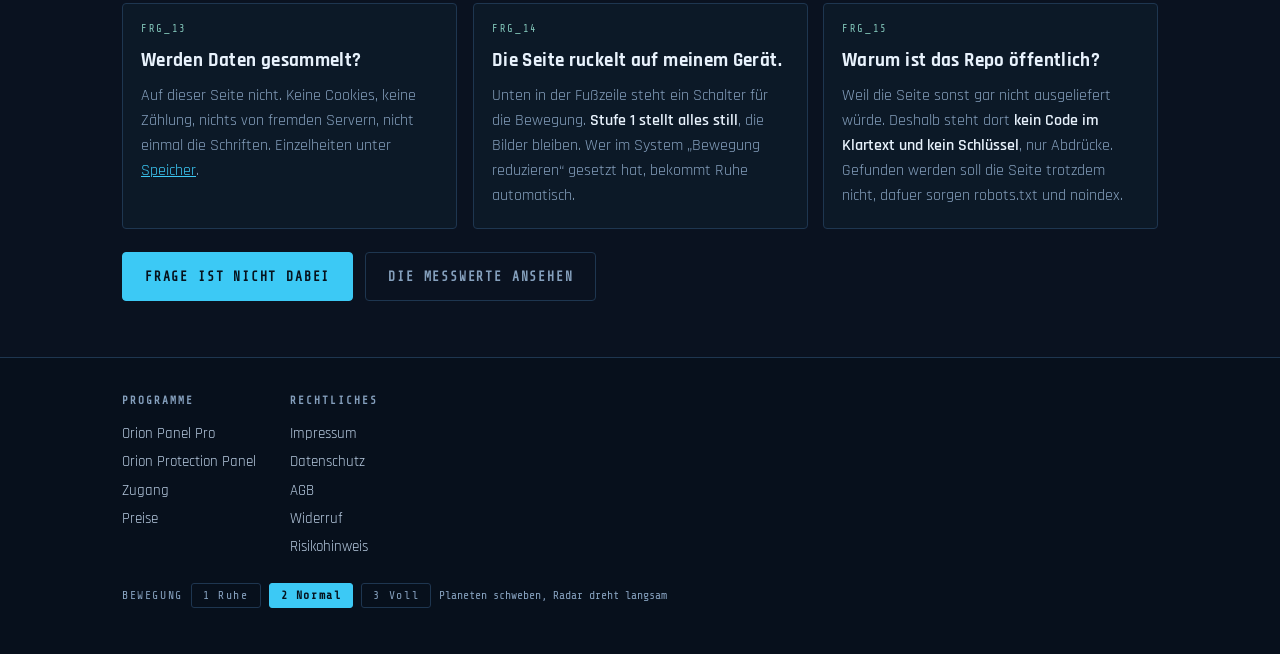
==== commit c7009a27: "Dritte Design-Schicht: Scroll-Auftauchen, 3D-Klappen, Kartenraum, zwei Tiefenseiten - css/tiefe.css " ====
--- a/faq.html
+++ b/faq.html
@@ -7,9 +7,10 @@
 <meta name="robots" content="noindex, nofollow">
 <link rel="icon" type="image/svg+xml" href="bilder/logo-orion.svg">
 <link rel="stylesheet" href="schrift/schrift.css?v=1">
-<link rel="stylesheet" href="css/front.css?v=2">
-<link rel="stylesheet" href="css/buehne.css?v=2">
-<script src="js/buehne.js?v=2"></script>
+<link rel="stylesheet" href="css/front.css?v=3">
+<link rel="stylesheet" href="css/buehne.css?v=3">
+<link rel="stylesheet" href="css/tiefe.css?v=3">
+<script src="js/buehne.js?v=3"></script>
 </head>
 <body>
 
@@ -54,55 +55,55 @@
       <p class="satz">Was die Programme tun, und was daran schwer ist.</p>
 
       <div class="raster">
-        <div class="feld"><span class="kennung">FRG_01</span>
+        <div class="feld steigt"><span class="kennung">FRG_01</span>
           <h3>Ist das eine Wettseite?</h3>
           <p>Nein. Hier wird nichts vermittelt, nichts angenommen und kein Geld
             bewegt. Es werden <b>&ouml;ffentlich einsehbare Kurse verglichen</b>
             und Rechnungen dazu angestellt.</p></div>
 
-        <div class="feld"><span class="kennung">FRG_02</span>
+        <div class="feld steigt v1"><span class="kennung">FRG_02</span>
           <h3>Verdiene ich damit sicher Geld?</h3>
           <p>Nein, und wer das behauptet, l&uuml;gt. Eine Zahl ist eine Rechnung
             zum Kursstand von jetzt. Was danach passiert, entscheidet der Markt.
             Siehe <a href="recht/risiko.html">Risikohinweis</a>.</p></div>
 
-        <div class="feld"><span class="kennung">FRG_03</span>
+        <div class="feld steigt v2"><span class="kennung">FRG_03</span>
           <h3>Warum zwei Programme?</h3>
           <p>Weil ein Programm, das sich selbst pr&uuml;ft, gar nichts
             pr&uuml;ft. Der Pr&uuml;fer hat <b>eigenen Code und eigene
             Datenbank</b> und kennt die Rechnung des Panels nicht.</p></div>
 
-        <div class="feld"><span class="kennung">FRG_04</span>
+        <div class="feld steigt"><span class="kennung">FRG_04</span>
           <h3>Warum steht bei einem Buch oft eine Null?</h3>
           <p>Weil dessen Kurse nur ankommen, wenn ein bestimmter Rechner
             l&auml;uft. Steht der, altern die Kurse und es entstehen keine neuen
             Paare. <b>Das ist Ehrlichkeit, kein Fehler.</b></p></div>
 
-        <div class="feld"><span class="kennung">FRG_05</span>
+        <div class="feld steigt v1"><span class="kennung">FRG_05</span>
           <h3>Warum sind so viele Felder leer?</h3>
           <p>Ein Paar entsteht erst, wenn dieselbe Frage auf beiden B&ouml;rsen
             existiert, im selben Zeitraum, und beide Seiten handelbare Kurse
             haben. Diese &Uuml;berlappung ist selten.</p></div>
 
-        <div class="feld"><span class="kennung">FRG_06</span>
+        <div class="feld steigt v2"><span class="kennung">FRG_06</span>
           <h3>Eine Zahl war auff&auml;llig hoch. Gl&uuml;ck?</h3>
           <p>Meistens das Gegenteil. Gemessen am 13.08.2026: <b>alle richtigen
             Funde lagen zwischen 2,07 und 3,27 Prozent</b>, alle falschen
             dar&uuml;ber. Hohe Zahlen sind ein Verdacht.</p></div>
 
-        <div class="feld"><span class="kennung">FRG_07</span>
+        <div class="feld steigt"><span class="kennung">FRG_07</span>
           <h3>Muss mein Rechner laufen?</h3>
           <p>Zum Suchen nicht, das macht der Server im festen Takt. Nur die Kurse
             eines einzigen Buchs kommen &uuml;ber einen Rechner zuhause, weil
             dieses Buch Rechenzentren aussperrt.</p></div>
 
-        <div class="feld"><span class="kennung">FRG_08</span>
+        <div class="feld steigt v1"><span class="kennung">FRG_08</span>
           <h3>Was ist, wenn ein Spiel abgebrochen wird?</h3>
           <p>Dann werten die B&uuml;cher verschieden, und eine Absicherung kann
             zerfallen. Was welches Buch macht, <b>steht auf der Karte</b> und
             nicht im Kleingedruckten.</p></div>
 
-        <div class="feld"><span class="kennung">FRG_09</span>
+        <div class="feld steigt v2"><span class="kennung">FRG_09</span>
           <h3>Kann der Pr&uuml;fer alles erkennen?</h3>
           <p>Nein, und er sagt es dazu. Halbzeit gegen Ganzspiel und ein
             durchgehend stimmig erfundener Kurs sind aus dem Text allein nicht
@@ -117,38 +118,38 @@
       <p class="satz">Der Teil, bei dem man genau hinsehen sollte.</p>
 
       <div class="raster">
-        <div class="feld"><span class="kennung">FRG_10</span>
+        <div class="feld steigt"><span class="kennung">FRG_10</span>
           <h3>Was kostet es?</h3>
           <p>Derzeit nichts, es gibt <b>keine Kasse</b>. Der Pr&uuml;fer bleibt
             dauerhaft kostenlos. Was der Gefechtsstand kosten wird, steht noch
             nicht fest, siehe <a href="preise.html">Preise</a>.</p></div>
 
-        <div class="feld"><span class="kennung">FRG_11</span>
+        <div class="feld steigt v1"><span class="kennung">FRG_11</span>
           <h3>Wie komme ich rein?</h3>
           <p>Mit einem Code auf der Seite <a href="zugang.html">Zugang</a>. Das
             Panel selbst verlangt zus&auml;tzlich sein eigenes Kennwort. Zwei
             T&uuml;ren, absichtlich.</p></div>
 
-        <div class="feld"><span class="kennung">FRG_12</span>
+        <div class="feld steigt v2"><span class="kennung">FRG_12</span>
           <h3>Ist die Code-Sperre sicher?</h3>
           <p>Sie l&auml;uft im Browser und h&auml;lt niemanden auf, der die
             Entwicklerwerkzeuge &ouml;ffnet. Steht so auch auf der Zugangsseite.
             Die richtige Sperre sitzt im Panel.</p></div>
 
-        <div class="feld"><span class="kennung">FRG_13</span>
+        <div class="feld steigt"><span class="kennung">FRG_13</span>
           <h3>Werden Daten gesammelt?</h3>
           <p>Auf dieser Seite nicht. Keine Cookies, keine Z&auml;hlung, nichts von
             fremden Servern, nicht einmal die Schriften. Einzelheiten unter
             <a href="recht/cookies.html">Speicher</a>.</p></div>
 
-        <div class="feld"><span class="kennung">FRG_14</span>
+        <div class="feld steigt v1"><span class="kennung">FRG_14</span>
           <h3>Die Seite ruckelt auf meinem Ger&auml;t.</h3>
           <p>Unten in der Fu&szlig;zeile steht ein Schalter f&uuml;r die
             Bewegung. <b>Stufe 1 stellt alles still</b>, die Bilder bleiben. Wer
             im System &bdquo;Bewegung reduzieren&ldquo; gesetzt hat, bekommt Ruhe
             automatisch.</p></div>
 
-        <div class="feld"><span class="kennung">FRG_15</span>
+        <div class="feld steigt v2"><span class="kennung">FRG_15</span>
           <h3>Warum ist das Repo &ouml;ffentlich?</h3>
           <p>Weil die Seite sonst gar nicht ausgeliefert w&uuml;rde. Deshalb steht
             dort <b>kein Code im Klartext und kein Schl&uuml;ssel</b>, nur
@@ -188,5 +189,6 @@
   </div>
 </footer>
 
+<script src="js/tiefe.js?v=3"></script>
 </body>
 </html>
--- a/css/front.css
+++ b/css/front.css
@@ -185,7 +185,10 @@
   color:var(--sonar); font-family:'Share Tech Mono', ui-monospace, monospace;
   font-size:12px; display:flex; align-items:center; justify-content:center;
 }
-.kette b{ display:block; font-size:17px; letter-spacing:.02em; }
+/* Nur die UEBERSCHRIFT der Stufe steht auf eigener Zeile. Fettes im
+ * Fließtext darunter muss im Satz bleiben, sonst zerreisst es den Satz. */
+.kette > li > b{ display:block; font-size:17px; letter-spacing:.02em; }
+.kette span b{ display:inline; font-size:inherit; }
 .kette span{ display:block; color:var(--text-leise); font-size:15.5px; max-width:74ch; }
 
 /* ---------------------------------------------------------------- KLARTEXT -- */
--- a/css/tiefe.css
+++ b/css/tiefe.css
@@ -0,0 +1,198 @@
+/* ============================================================================
+ * TIEFE.CSS, die dritte Design-Schicht: Scrollbewegung und 3D-Klappen.
+ * ============================================================================
+ *
+ * Angelegt 23.08.2026. LOESCHBAR wie die zwei anderen. Wer diese Datei und
+ * js/tiefe.js entfernt, hat alle Inhalte weiterhin vollstaendig auf dem
+ * Bildschirm, nur ohne Bewegung und ohne Faltung.
+ *
+ * DIE WICHTIGSTE REGEL DIESER DATEI:
+ * Ein Element wird NIE vom Stylesheet allein unsichtbar gemacht. Das
+ * Versteck haengt an der Klasse `js-tiefe`, die ausschliesslich
+ * js/tiefe.js an das <html> schreibt. Faellt das Skript aus, wird die Klasse
+ * nie gesetzt, und alles steht sofort da. Ein Text, den man ohne JavaScript
+ * nicht mehr lesen kann, waere kein Effekt, sondern ein Fehler.
+ *
+ * Das Aufklappen selbst braucht ueberhaupt kein Skript: es sind <details>
+ * und <summary>, die der Browser von sich aus oeffnet und schliesst. Das
+ * Stylesheet legt nur die Drehung darueber.
+ *
+ * STUFEN, wie in buehne.css:
+ *   1 = Ruhe: kein Auftauchen, keine Drehung, alles sofort und flach da.
+ *   2 = Normal: Auftauchen beim Scrollen, Klappen drehen sich auf.
+ *   3 = Voll: zusaetzlich Randleiste als Fortschritt und Tiefenversatz.
+ */
+
+/* --------------------------------------------------------- AUFTAUCHEN ------ */
+
+html.js-tiefe .steigt{
+  opacity:0;
+  transform:translate3d(0, 22px, 0);
+  transition:opacity .62s cubic-bezier(.22,.61,.36,1),
+             transform .62s cubic-bezier(.22,.61,.36,1);
+  will-change:opacity, transform;
+}
+html.js-tiefe .steigt.da{
+  opacity:1;
+  transform:translate3d(0,0,0);
+}
+/* Gestaffelt, damit eine Reihe von Karten nicht wie ein Block umklappt.
+ * Vier Stufen reichen, danach wiederholt es sich unauffaellig. */
+html.js-tiefe .steigt.v1{ transition-delay:.06s; }
+html.js-tiefe .steigt.v2{ transition-delay:.12s; }
+html.js-tiefe .steigt.v3{ transition-delay:.18s; }
+
+/* Stufe 1: kein Versteck, keine Verzoegerung, nichts. */
+html[data-anim="1"].js-tiefe .steigt{
+  opacity:1 !important; transform:none !important;
+  transition:none !important; transition-delay:0s !important;
+}
+
+@media (prefers-reduced-motion: reduce){
+  html.js-tiefe .steigt{
+    opacity:1 !important; transform:none !important;
+    transition:none !important; transition-delay:0s !important;
+  }
+}
+
+/* ------------------------------------------------------- RANDLEISTE -------- */
+/* Der Fortschritt am oberen Rand. Reines CSS ueber die Scroll-Zeitachse, ohne
+ * eine einzige Zeile JavaScript und ohne Ereignis bei jedem Bildlauf. Wo der
+ * Browser das nicht kennt, gibt es die Leiste einfach nicht. */
+
+@supports (animation-timeline: scroll()){
+  html[data-anim="3"] body::before{
+    content:''; position:fixed; top:0; left:0; height:2px; width:100%;
+    transform-origin:0 50%; z-index:99;
+    background:linear-gradient(90deg, var(--sonar), var(--gruen));
+    animation:fortschritt linear both;
+    animation-timeline:scroll();
+  }
+  @keyframes fortschritt{ from{ transform:scaleX(0); } to{ transform:scaleX(1); } }
+
+  /* Die Planeten wandern mit dem Bildlauf, langsamer als die Seite. Auch das
+   * laeuft ueber die Scroll-Zeitachse, nicht ueber ein Ereignis. */
+  html[data-anim="3"] .planet-1{ animation:tiefenzug linear both; animation-timeline:scroll(); }
+  html[data-anim="3"] .planet-3{ animation:tiefenzug-klein linear both; animation-timeline:scroll(); }
+  @keyframes tiefenzug{ from{ transform:translate3d(0,0,0); } to{ transform:translate3d(0,-170px,0); } }
+  @keyframes tiefenzug-klein{ from{ transform:translate3d(0,40px,0); } to{ transform:translate3d(0,-90px,0); } }
+}
+
+/* --------------------------------------------------------- 3D-KLAPPEN ------ */
+/* <details> und <summary>, mit einer Drehung um die obere Kante. Der Browser
+ * oeffnet und schliesst; das Stylesheet dreht nur. Ohne CSS bleibt eine ganz
+ * normale Aufklappliste uebrig, ohne JavaScript ebenso. */
+
+.klappen{ display:grid; gap:12px; margin-top:24px; }
+.klappen.zwei{ grid-template-columns:1fr 1fr; }
+
+.klappe{
+  border:1px solid var(--rand); border-radius:5px;
+  background:rgba(14,27,42,.82);
+  perspective:1100px;
+}
+.klappe > summary{
+  cursor:pointer; list-style:none; padding:16px 20px;
+  display:flex; align-items:center; gap:13px;
+  font-size:17.5px; letter-spacing:.01em; font-weight:600;
+}
+.klappe > summary::-webkit-details-marker{ display:none; }
+.klappe > summary:hover{ color:var(--gold); }
+.klappe > summary:focus-visible{ outline:2px solid var(--sonar); outline-offset:2px; }
+
+/* Die Kennung links, im Ton der Felder auf der Startseite. */
+.klappe .kennung{
+  font-family:'Share Tech Mono', ui-monospace, monospace; font-size:10.5px;
+  letter-spacing:.16em; color:var(--tuerkis); flex:0 0 auto;
+}
+/* Der Winkel rechts, dreht sich beim Oeffnen. */
+.klappe .winkel{
+  margin-left:auto; width:11px; height:11px; flex:0 0 11px;
+  border-right:2px solid var(--sonar); border-bottom:2px solid var(--sonar);
+  transform:rotate(45deg); transition:transform .32s ease;
+}
+.klappe[open] > summary .winkel{ transform:rotate(225deg); }
+
+.klappe .inhalt{
+  padding:0 20px 18px; transform-origin:top center;
+  border-top:1px solid rgba(30,54,80,.7); margin-top:2px; padding-top:16px;
+}
+.klappe .inhalt p{ margin:0 0 10px; color:var(--text-leise); }
+.klappe .inhalt p:last-child{ margin-bottom:0; }
+.klappe .inhalt b{ color:var(--text); }
+
+/* Die eigentliche Faltung. Nur transform und opacity, also Grafikkarte. */
+.klappe[open] .inhalt{ animation:aufklappen .46s cubic-bezier(.2,.7,.3,1); }
+@keyframes aufklappen{
+  from{ transform:rotateX(-82deg); opacity:0; }
+  to  { transform:rotateX(0deg);   opacity:1; }
+}
+/* Stufe 1 und Systemruhe: aufklappen ja, drehen nein. */
+html[data-anim="1"] .klappe[open] .inhalt,
+html[data-anim="1"] .klappe .winkel{ animation:none !important; transition:none !important; }
+@media (prefers-reduced-motion: reduce){
+  .klappe[open] .inhalt{ animation:none !important; }
+  .klappe .winkel{ transition:none !important; }
+}
+
+/* ------------------------------------------------------- TIEFENKARTEN ------ */
+/* Die Karten des Kartenraums: sie stehen leicht im Raum und richten sich beim
+ * Zeigen auf. Ein einziger transform-Wechsel, kein Skript, kein Schatten-
+ * Neuzeichnen waehrend der Bewegung. */
+
+.kartenraum{ display:grid; grid-template-columns:repeat(3,1fr); gap:16px; margin-top:26px; }
+.kartenraum a{
+  display:block; text-decoration:none; color:inherit;
+  border:1px solid var(--rand); border-radius:6px;
+  background:linear-gradient(160deg, rgba(20,36,58,.9), rgba(12,24,38,.9));
+  padding:22px 22px 20px;
+  transform:perspective(900px) rotateX(3.2deg);
+  transition:transform .34s cubic-bezier(.2,.7,.3,1), border-color .34s ease;
+  will-change:transform;
+}
+.kartenraum a:hover, .kartenraum a:focus-visible{
+  transform:perspective(900px) rotateX(0deg) translate3d(0,-5px,0);
+  border-color:var(--sonar);
+}
+.kartenraum .nummer{
+  font-family:'Share Tech Mono', ui-monospace, monospace; font-size:11px;
+  letter-spacing:.2em; color:var(--tuerkis); display:block; margin-bottom:12px;
+}
+.kartenraum h3{ margin:0 0 8px; font-size:19px; }
+.kartenraum p{ margin:0; color:var(--text-leise); font-size:15.5px; }
+.kartenraum .pfeil{
+  display:inline-block; margin-top:14px; color:var(--sonar);
+  font-family:'Share Tech Mono', ui-monospace, monospace; font-size:12px;
+  letter-spacing:.14em; text-transform:uppercase;
+}
+html[data-anim="1"] .kartenraum a{ transform:none; transition:none; }
+@media (prefers-reduced-motion: reduce){
+  .kartenraum a{ transform:none !important; transition:none !important; }
+}
+
+/* ---------------------------------------------------------- ZEITSTRAHL ----- */
+
+.strahl{ list-style:none; padding:0; margin:26px 0 0; }
+.strahl li{
+  position:relative; padding:0 0 26px 34px;
+  border-left:1px solid var(--rand); margin-left:8px;
+}
+.strahl li:last-child{ border-left-color:transparent; padding-bottom:0; }
+.strahl li::before{
+  content:''; position:absolute; left:-6px; top:6px;
+  width:11px; height:11px; border-radius:50%;
+  background:var(--karte-2); border:2px solid var(--sonar);
+}
+.strahl li.wende::before{ background:var(--gold); border-color:var(--gold); }
+.strahl .tag{
+  font-family:'Share Tech Mono', ui-monospace, monospace; font-size:11.5px;
+  letter-spacing:.16em; color:var(--tuerkis); display:block;
+}
+.strahl h3{ margin:2px 0 5px; font-size:17.5px; }
+.strahl p{ margin:0; color:var(--text-leise); font-size:15.5px; }
+
+/* ------------------------------------------------------------- SCHMAL ------ */
+
+@media (max-width: 900px){
+  .kartenraum, .klappen.zwei{ grid-template-columns:1fr; }
+}
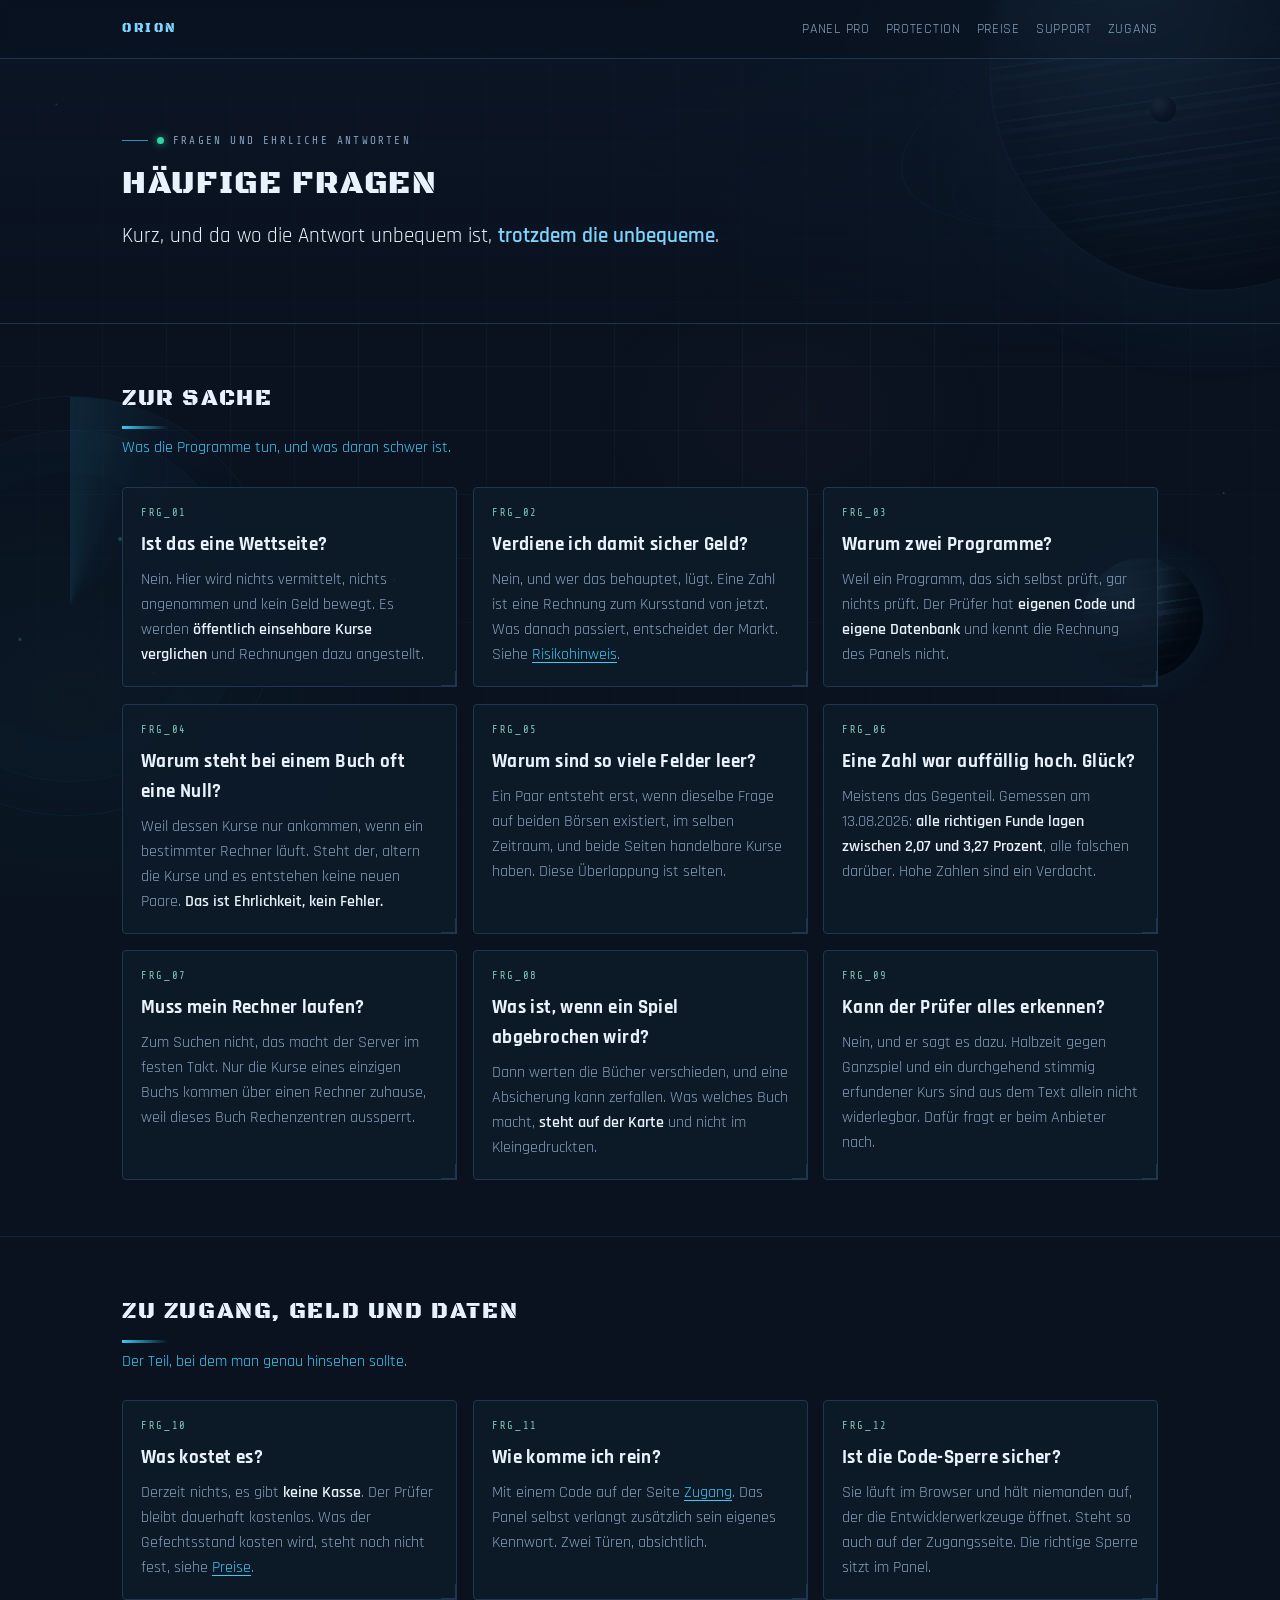
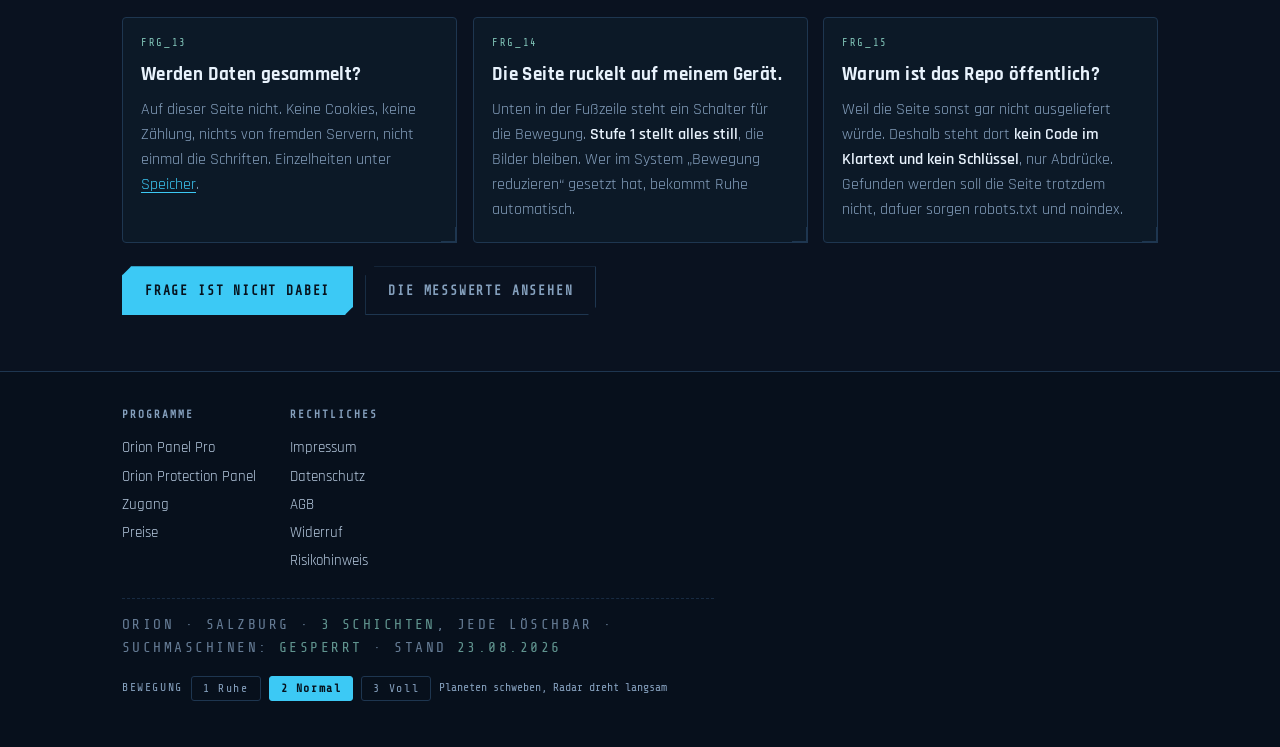
==== commit 5920a9a8: "Feinschliff: Stencil-Ueberschriften, Eckschnitte, Detailarbeit in allen drei Schichten - Schrift: Bl" ====
--- a/faq.html
+++ b/faq.html
@@ -6,11 +6,11 @@
 <title>Haeufige Fragen</title>
 <meta name="robots" content="noindex, nofollow">
 <link rel="icon" type="image/svg+xml" href="bilder/logo-orion.svg">
-<link rel="stylesheet" href="schrift/schrift.css?v=1">
-<link rel="stylesheet" href="css/front.css?v=3">
-<link rel="stylesheet" href="css/buehne.css?v=3">
-<link rel="stylesheet" href="css/tiefe.css?v=3">
-<script src="js/buehne.js?v=3"></script>
+<link rel="stylesheet" href="schrift/schrift.css?v=4">
+<link rel="stylesheet" href="css/front.css?v=4">
+<link rel="stylesheet" href="css/buehne.css?v=4">
+<link rel="stylesheet" href="css/tiefe.css?v=4">
+<script src="js/buehne.js?v=4"></script>
 </head>
 <body>
 
@@ -20,6 +20,7 @@
   <div class="orbit orbit-1"></div>
   <div class="orbit orbit-2"></div>
   <div class="planet planet-1"></div>
+  <div class="mond"></div>
   <div class="planet planet-2"></div>
   <div class="planet planet-3"></div>
   <div class="radar"></div>
@@ -185,10 +186,11 @@
         <a href="recht/risiko.html">Risikohinweis</a>
       </div>
     </div>
+    <p class="fussstatus">Orion &middot; Salzburg &middot; <b>3 Schichten</b>, jede l&ouml;schbar &middot; Suchmaschinen: <b>gesperrt</b> &middot; Stand <b>23.08.2026</b></p>
     <div id="stufenschalter"></div>
   </div>
 </footer>
 
-<script src="js/tiefe.js?v=3"></script>
+<script src="js/tiefe.js?v=4"></script>
 </body>
 </html>
--- a/schrift/schrift.css
+++ b/schrift/schrift.css
@@ -1,6 +1,6 @@
 /* Selbst gehostete Schriften (Google Fonts, OFL-Lizenz): Rajdhani (Fliesstext),
  * Share Tech Mono (Zahlen). Kopiert aus orion-panel-pro/schrift am 22.08.2026,
- * ohne Black Ops One: diese Seite benutzt den Stencil-Titel nicht.
+ * Black Ops One am 23.08.2026 nachgeholt: die Ueberschriften tragen jetzt denselben Stencil wie die Panels.
  * Selbst gehostet heisst: kein Aufruf zu einem fremden Server, keine IP-Adresse
  * des Besuchers wandert zu Google. Das ist der Grund, nicht das Tempo. */
 @font-face{font-family: 'Rajdhani';
@@ -73,3 +73,31 @@
   src: url(sharetechmono-400-13.woff2) format('woff2');
   unicode-range: U+0000-00FF, U+0131, U+0152-0153, U+02BB-02BC, U+02C6, U+02DA, U+02DC, U+0304, U+0308, U+0329, U+2000-206F, U+20AC, U+2122, U+2191, U+2193, U+2212, U+2215, U+FEFF, U+FFFD;
 }
+@font-face{font-family: 'Black Ops One';
+  font-style: normal;
+  font-weight: 400;
+  font-display: swap;
+  src: url(blackopsone-400-0.woff2) format('woff2');
+  unicode-range: U+0460-052F, U+1C80-1C8A, U+20B4, U+2DE0-2DFF, U+A640-A69F, U+FE2E-FE2F;
+}
+@font-face{font-family: 'Black Ops One';
+  font-style: normal;
+  font-weight: 400;
+  font-display: swap;
+  src: url(blackopsone-400-1.woff2) format('woff2');
+  unicode-range: U+0102-0103, U+0110-0111, U+0128-0129, U+0168-0169, U+01A0-01A1, U+01AF-01B0, U+0300-0301, U+0303-0304, U+0308-0309, U+0323, U+0329, U+1EA0-1EF9, U+20AB;
+}
+@font-face{font-family: 'Black Ops One';
+  font-style: normal;
+  font-weight: 400;
+  font-display: swap;
+  src: url(blackopsone-400-2.woff2) format('woff2');
+  unicode-range: U+0100-02BA, U+02BD-02C5, U+02C7-02CC, U+02CE-02D7, U+02DD-02FF, U+0304, U+0308, U+0329, U+1D00-1DBF, U+1E00-1E9F, U+1EF2-1EFF, U+2020, U+20A0-20AB, U+20AD-20C0, U+2113, U+2C60-2C7F, U+A720-A7FF;
+}
+@font-face{font-family: 'Black Ops One';
+  font-style: normal;
+  font-weight: 400;
+  font-display: swap;
+  src: url(blackopsone-400-3.woff2) format('woff2');
+  unicode-range: U+0000-00FF, U+0131, U+0152-0153, U+02BB-02BC, U+02C6, U+02DA, U+02DC, U+0304, U+0308, U+0329, U+2000-206F, U+20AC, U+2122, U+2191, U+2193, U+2212, U+2215, U+FEFF, U+FFFD;
+}
--- a/css/front.css
+++ b/css/front.css
@@ -339,3 +339,132 @@
   width:auto; margin:0 8px 0 0; vertical-align:middle;
 }
 .tafel label{ display:inline; color:var(--text-leise); font-size:15.5px; }
+
+/* ============================================================================
+ * FEINSCHLIFF, 23.08.2026. Immer noch Design-Schicht 1, immer noch loeschbar.
+ * Alles hier ist Detailarbeit: Schriftfamilie der Ueberschriften, Eckschnitte,
+ * Fokus, Auswahl, Rollbalken, kleine Zeichen an Karten und Knoepfen.
+ * ========================================================================== */
+
+/* ------------------------------------------------------ SCHRIFT-HIERARCHIE -- */
+/* Die Ueberschriften tragen denselben Stencil wie die Panels (Black Ops One).
+ * Bewusst NICHT im Rechtstext: Paragrafen in Stencil waeren Theater. */
+
+h1, h2, .leiste .name{
+  font-family:'Black Ops One', 'Rajdhani', system-ui, sans-serif;
+  font-weight:400;
+}
+h1{ letter-spacing:.06em; }
+h2{ font-size:23px; letter-spacing:.07em; }
+.rechtstext h1, .rechtstext h2, .tafel h2{
+  font-family:'Rajdhani', system-ui, sans-serif; font-weight:700;
+}
+h1, h2, .satz{ text-wrap:balance; }
+p{ hyphens:auto; }
+
+/* Der Merkstrich unter jeder Abschnitts-Ueberschrift. */
+main h2::after{
+  content:''; display:block; width:46px; height:3px; margin-top:9px;
+  background:linear-gradient(90deg, var(--sonar), transparent);
+}
+.rechtstext h2::after, .tafel h2::after{ display:none; }
+
+/* Mono-Zahlen stehen uebereinander, nicht im Flattersatz. */
+.merk, .plakette, .kennung, code, .quelle{ font-variant-numeric:tabular-nums; }
+
+/* ----------------------------------------------------------- GRUNDDETAILS -- */
+
+::selection{ background:var(--sonar); color:#06121D; }
+
+:focus-visible{ outline:2px solid var(--sonar); outline-offset:3px; border-radius:2px; }
+
+html{ scrollbar-color:var(--rand) var(--grund); }
+::-webkit-scrollbar{ width:11px; }
+::-webkit-scrollbar-track{ background:var(--grund); }
+::-webkit-scrollbar-thumb{
+  background:var(--karte-2); border:2px solid var(--grund); border-radius:6px;
+}
+::-webkit-scrollbar-thumb:hover{ background:var(--rand); }
+
+code{
+  font-family:'Share Tech Mono', ui-monospace, monospace; font-size:.86em;
+  color:var(--tuerkis); background:rgba(20,36,58,.6);
+  border:1px solid var(--rand); border-radius:3px; padding:1px 6px;
+}
+
+a{ text-underline-offset:3px; text-decoration-thickness:1px; }
+a:hover{ color:var(--gold); }
+
+/* --------------------------------------------------------------- KNOEPFE -- */
+/* Eckschnitt wie im Panel, und ein Lichtstreifen, der beim Zeigen einmal
+ * durchlaeuft. Nur transform, und wer Ruhe will, bekommt keinen Streifen. */
+
+.tor{
+  position:relative; overflow:hidden;
+  clip-path:polygon(9px 0, 100% 0, 100% calc(100% - 9px),
+                    calc(100% - 9px) 100%, 0 100%, 0 9px);
+  border-radius:0;
+}
+.tor::after{
+  content:''; position:absolute; top:0; bottom:0; width:38%;
+  left:0; transform:translateX(-160%) skewX(-18deg);
+  background:linear-gradient(90deg, transparent, rgba(255,255,255,.34), transparent);
+  transition:transform .55s ease; pointer-events:none;
+}
+.tor:hover::after{ transform:translateX(320%) skewX(-18deg); }
+.tor[disabled]{ clip-path:none; }
+.tor[disabled]::after{ display:none; }
+
+/* ------------------------------------------------------------------ KARTEN -- */
+/* Jedes Feld bekommt eine stille Eckmarke, die beim Zeigen Farbe annimmt,
+ * und hebt sich zwei Millimeter. */
+
+.feld, .messfeld, .saeule{ position:relative; }
+.feld::after{
+  content:''; position:absolute; right:-1px; bottom:-1px;
+  width:14px; height:14px; pointer-events:none;
+  border-right:2px solid var(--rand); border-bottom:2px solid var(--rand);
+  transition:border-color .3s ease;
+}
+.feld{ transition:transform .3s ease, border-color .3s ease; }
+.feld:hover{ transform:translateY(-3px); border-color:rgba(60,201,245,.55); }
+.feld:hover::after{ border-color:var(--sonar); }
+
+.merk{ position:relative; padding-left:22px; }
+.merk::before{
+  content:''; position:absolute; left:9px; top:50%;
+  width:5px; height:5px; transform:translateY(-50%) rotate(45deg);
+  background:var(--tuerkis); opacity:.8;
+}
+
+/* ---------------------------------------------------------- BILD-RAHMEN -- */
+/* Die Statuszeile ueber jedem Bildschirmfoto bekommt rechts eine Kennung,
+ * und der Rahmen antwortet auf den Zeiger. */
+
+.rahmen{ transition:border-color .3s ease, box-shadow .3s ease; }
+.rahmen:hover{
+  border-color:rgba(60,201,245,.5);
+  box-shadow:0 10px 34px rgba(0,0,0,.45), 0 0 24px rgba(60,201,245,.07);
+}
+.rahmen .balken::after{
+  content:'AUFNAHME 22.08.2026'; margin-left:auto;
+  letter-spacing:.14em; opacity:.65;
+}
+
+/* --------------------------------------------------------- FUSS-STATUSZEILE -- */
+
+.fussstatus{
+  font-family:'Share Tech Mono', ui-monospace, monospace;
+  font-size:10.5px; letter-spacing:.17em; text-transform:uppercase;
+  color:var(--text-leise); opacity:.75;
+  border-top:1px dashed var(--rand); padding-top:14px; margin-top:18px;
+}
+.fussstatus b{ color:var(--tuerkis); font-weight:400; }
+
+/* ------------------------------------------------------------------- RUHE -- */
+
+@media (prefers-reduced-motion: reduce){
+  .tor::after{ display:none; }
+  .feld, .rahmen{ transition:none; }
+  .feld:hover{ transform:none; }
+}
--- a/css/buehne.css
+++ b/css/buehne.css
@@ -280,3 +280,73 @@
 .saeule, .feld, .messfeld, .rahmen, .klartext, .hinweis, .tafel, .paket{
   background:rgba(14,27,42,.82);
 }
+
+/* ============================================================================
+ * FEINSCHLIFF DER BUEHNE, 23.08.2026. Loeschbar wie der Rest der Datei.
+ * ========================================================================== */
+
+/* Nebelschleier: zwei grosse, sehr leise Farbfelder hinter allem. Statisch,
+ * ein einziger Verlauf, kostet nichts. */
+.buehne::before{
+  content:''; position:absolute; inset:0;
+  background:
+    radial-gradient(ellipse 640px 420px at 82% 8%, rgba(60,201,245,.05), transparent 70%),
+    radial-gradient(ellipse 520px 380px at 6% 78%, rgba(47,211,167,.035), transparent 70%),
+    radial-gradient(ellipse 300px 220px at 62% 46%, rgba(227,169,74,.022), transparent 70%);
+}
+
+/* Die Baender der Gasriesen, zweite Fassung: unregelmaessigere Breiten und
+ * ein einzelnes warmes Band, wie es echte Riesen tragen. Immer noch ein
+ * einziger wiederholter Verlauf, immer noch absichtlich unbewegt. */
+.planet::before{
+  background:repeating-linear-gradient(172deg,
+    rgba(60,201,245,.15)  0px,  rgba(60,201,245,.15)  2px,
+    rgba(10,30,48,0)      2px,  rgba(10,30,48,0)      9px,
+    rgba(96,165,214,.10)  9px,  rgba(96,165,214,.10)  14px,
+    rgba(5,15,26,0)       14px, rgba(5,15,26,0)       21px,
+    rgba(227,169,74,.05)  21px, rgba(227,169,74,.05)  24px,
+    rgba(5,15,26,0)       24px, rgba(5,15,26,0)       38px,
+    rgba(127,212,255,.07) 38px, rgba(127,212,255,.07) 41px,
+    rgba(5,15,26,0)       41px, rgba(5,15,26,0)       54px);
+}
+/* Duenner Atmosphaerenrand, damit die Kugel nicht hart im Schwarz endet. */
+.planet-1{ box-shadow:0 0 110px rgba(60,201,245,.10),
+                      inset 0 0 2px rgba(127,212,255,.5),
+                      0 0 0 1px rgba(127,212,255,.06); }
+
+/* Ein Mond fuer den grossen Riesen. Laeuft eine flache Bahn ab, nur
+ * transform, Taktzeit 88 s. Auf Stufe 1 steht er, wie alles. */
+.mond{
+  position:absolute; top:96px; right:104px;
+  width:26px; height:26px; border-radius:50%;
+  background:radial-gradient(circle at 32% 28%, #2C4A66 0%, #14283C 55%, #081422 100%);
+  box-shadow:inset -4px -5px 9px rgba(2,8,16,.85), 0 0 12px rgba(60,201,245,.08);
+  will-change:transform;
+  animation:mondbahn 88s linear infinite;
+}
+@keyframes mondbahn{
+  0%   { transform:translate3d(0,0,0)         scale(1); }
+  25%  { transform:translate3d(-210px,64px,0) scale(1.12); }
+  50%  { transform:translate3d(-420px,10px,0) scale(1); }
+  75%  { transform:translate3d(-210px,-52px,0) scale(.86); }
+  100% { transform:translate3d(0,0,0)         scale(1); }
+}
+html[data-anim="1"] .mond{ animation:none !important; }
+@media (prefers-reduced-motion: reduce){ .mond{ animation:none !important; } }
+@media (max-width: 900px){ .mond{ display:none; } }
+
+/* Kontakte auf dem Radarschirm: drei stille Punkte, wie Ziele einer letzten
+ * Umdrehung. Statisch; nur auf Stufe 3 glimmen sie im Takt des Kegels. */
+.radar{
+  background-image:
+    radial-gradient(3px 3px at 62% 34%, rgba(47,211,167,.75), transparent),
+    radial-gradient(2.4px 2.4px at 38% 58%, rgba(60,201,245,.6), transparent),
+    radial-gradient(2px 2px at 70% 66%, rgba(60,201,245,.45), transparent);
+}
+html[data-anim="3"] .radar{ animation:puls 9s ease-in-out infinite alternate; }
+
+/* Die Plakette: der Strich davor waechst, wenn der Abschnitt auftaucht,
+ * angebunden an dieselbe Klasse wie das Auftauchen selbst. */
+.plakette::before{ transition:width .7s ease .2s; }
+html.js-tiefe .steigt .plakette::before{ width:0; }
+html.js-tiefe .steigt.da .plakette::before{ width:26px; }
--- a/css/tiefe.css
+++ b/css/tiefe.css
@@ -196,3 +196,32 @@
 @media (max-width: 900px){
   .kartenraum, .klappen.zwei{ grid-template-columns:1fr; }
 }
+
+/* ============================================================================
+ * FEINSCHLIFF DER TIEFE, 23.08.2026. Loeschbar wie der Rest der Datei.
+ * ========================================================================== */
+
+/* Die Klappen: Zeile fuellt sich beim Zeigen leise, der offene Zustand traegt
+ * links eine Lichtkante, damit man beim Ueberfliegen sieht, was offen ist. */
+.klappe > summary{ transition:background .25s ease, color .2s ease; }
+.klappe > summary:hover{ background:rgba(60,201,245,.05); }
+.klappe[open]{ border-left:2px solid var(--sonar); }
+.klappe[open] > summary .kennung{ color:var(--sonar); }
+
+/* Der Zeitstrahl: die Punkte glimmen, die Wenden staerker. */
+.strahl li::before{ box-shadow:0 0 9px rgba(60,201,245,.35); }
+.strahl li.wende::before{ box-shadow:0 0 13px rgba(227,169,74,.55); }
+
+/* Kartenraum: die Eckmarke unten rechts zieht beim Zeigen nach. */
+.kartenraum a{ position:relative; }
+.kartenraum a::after{
+  content:''; position:absolute; right:-1px; bottom:-1px;
+  width:16px; height:16px; pointer-events:none;
+  border-right:2px solid var(--rand); border-bottom:2px solid var(--rand);
+  transition:width .3s ease, height .3s ease, border-color .3s ease;
+}
+.kartenraum a:hover::after{ width:34px; height:34px; border-color:var(--sonar); }
+.kartenraum a:hover .pfeil{ color:var(--gold); }
+@media (prefers-reduced-motion: reduce){
+  .kartenraum a::after{ transition:none; }
+}
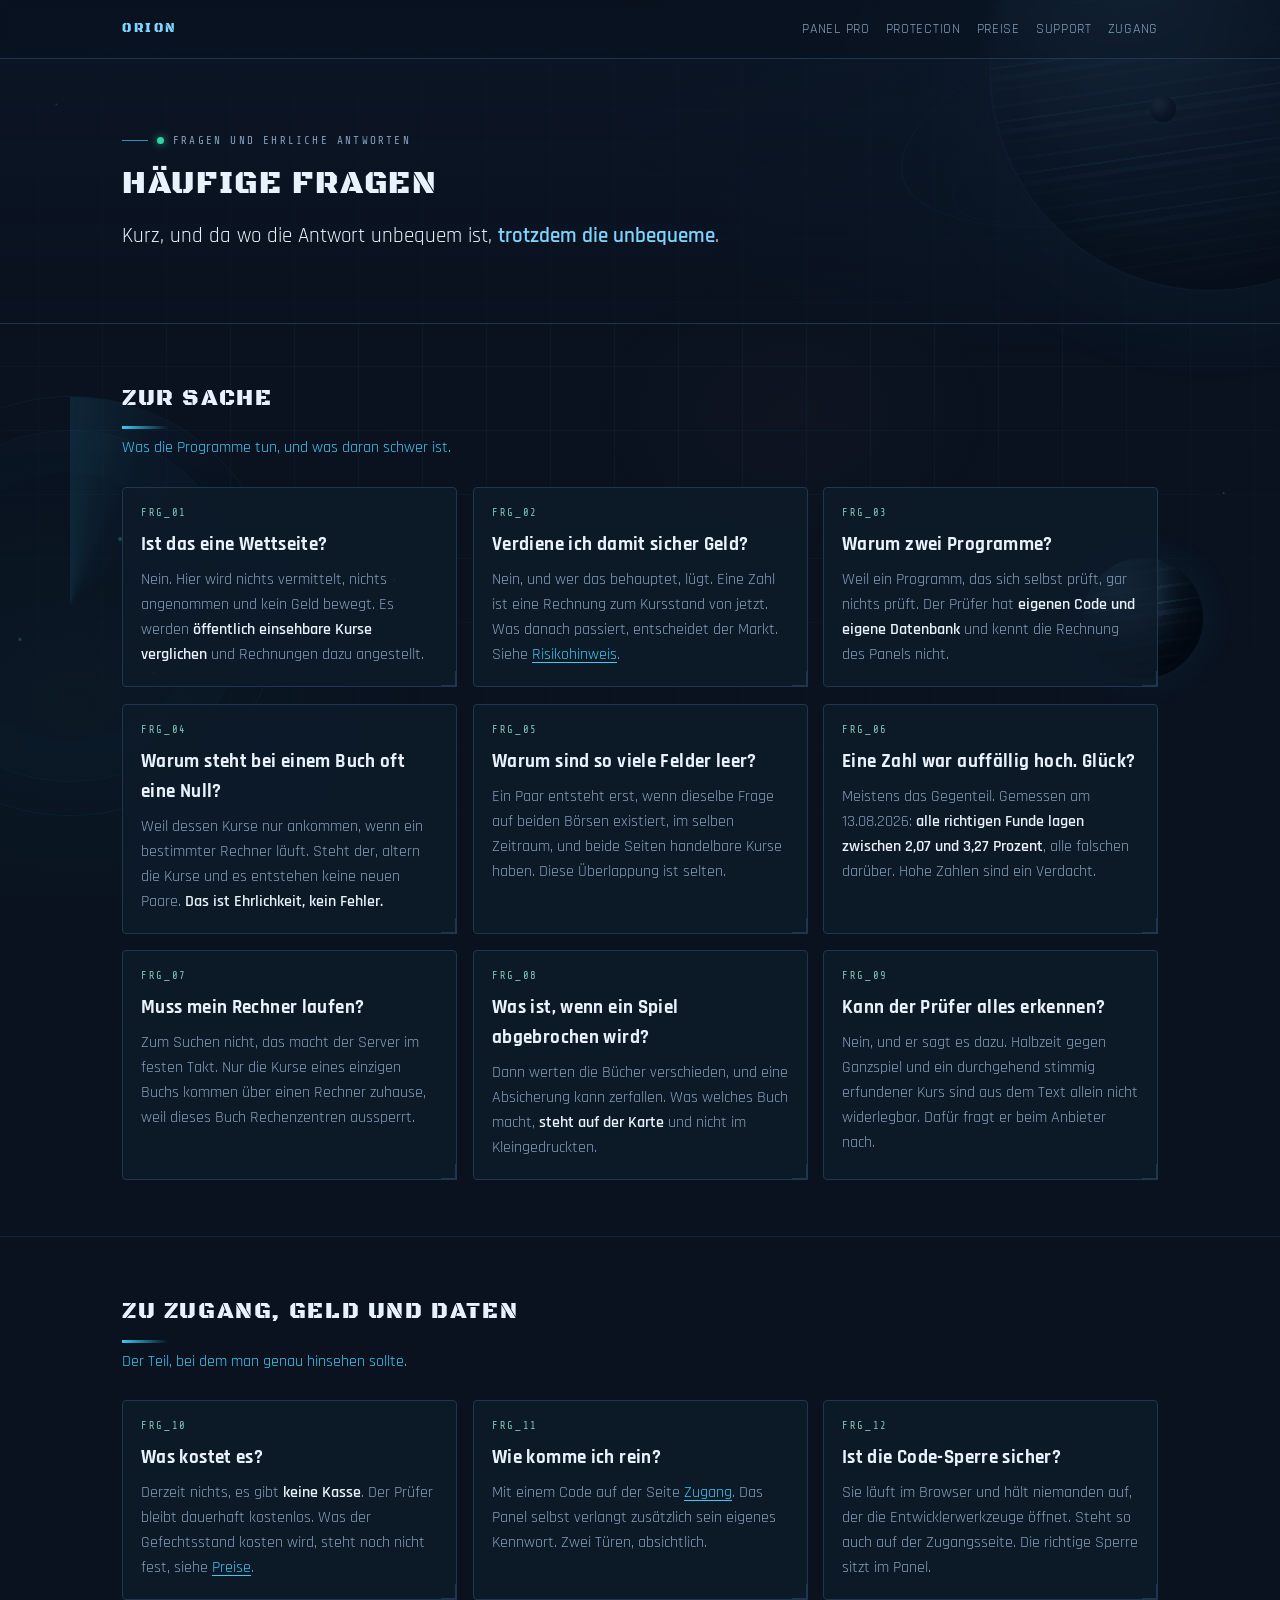
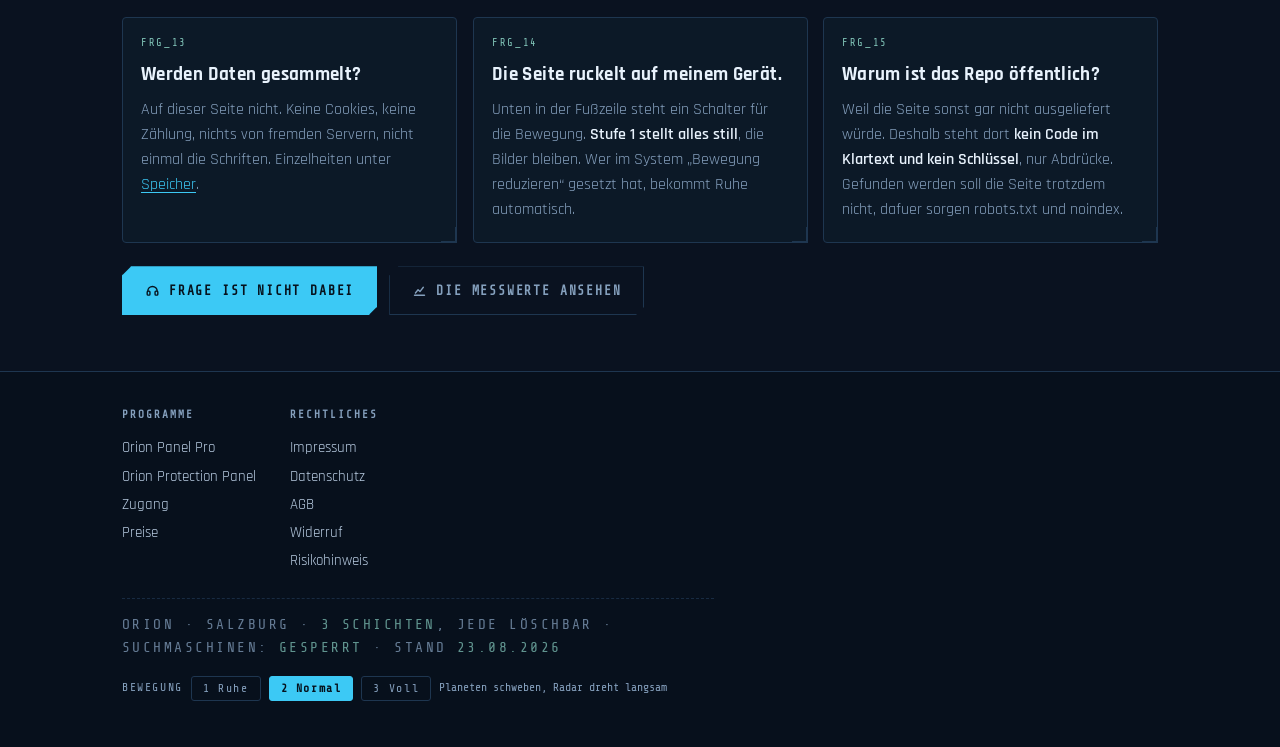
==== commit 7b187e8d: "Zeichensystem der Knoepfe und die 3D-Drahtkugel im Kopf - Zeichensystem (front.css): jeder Knopf tra" ====
--- a/faq.html
+++ b/faq.html
@@ -6,11 +6,11 @@
 <title>Haeufige Fragen</title>
 <meta name="robots" content="noindex, nofollow">
 <link rel="icon" type="image/svg+xml" href="bilder/logo-orion.svg">
-<link rel="stylesheet" href="schrift/schrift.css?v=4">
-<link rel="stylesheet" href="css/front.css?v=4">
-<link rel="stylesheet" href="css/buehne.css?v=4">
-<link rel="stylesheet" href="css/tiefe.css?v=4">
-<script src="js/buehne.js?v=4"></script>
+<link rel="stylesheet" href="schrift/schrift.css?v=5">
+<link rel="stylesheet" href="css/front.css?v=5">
+<link rel="stylesheet" href="css/buehne.css?v=5">
+<link rel="stylesheet" href="css/tiefe.css?v=5">
+<script src="js/buehne.js?v=5"></script>
 </head>
 <body>
 
@@ -191,6 +191,6 @@
   </div>
 </footer>
 
-<script src="js/tiefe.js?v=4"></script>
+<script src="js/tiefe.js?v=5"></script>
 </body>
 </html>
--- a/css/front.css
+++ b/css/front.css
@@ -468,3 +468,79 @@
   .feld, .rahmen{ transition:none; }
   .feld:hover{ transform:none; }
 }
+
+/* ============================================================================
+ * DAS ZEICHENSYSTEM DER KNOEPFE, 23.08.2026. Design-Schicht 1, loeschbar.
+ * ============================================================================
+ *
+ * Jeder Knopf traegt links ein Zeichen, das sagt, WOHIN er fuehrt, nicht nur
+ * was draufsteht. Die Zuordnung laeuft ueber das Ziel (href), NICHT ueber
+ * neue Klassen im HTML: kein einziger Knopf wurde dafuer angefasst, und wer
+ * diese Datei loescht, hat dieselben Knoepfe ohne Zeichen.
+ *
+ * Technik: die Zeichen sind kleine SVG-Masken (data:-Adressen, nichts wird
+ * nachgeladen). Eine Maske nimmt die aktuelle Textfarbe an, deshalb passt
+ * dasselbe Zeichen auf helle und dunkle Knoepfe, ohne zwei Fassungen.
+ *
+ * Die Familie: Linienstaerke 2.2, rund gekappt, 24er-Raster. Wer ein Zeichen
+ * ergaenzt, haelt sich daran, sonst faellt es aus der Reihe.
+ */
+
+:root{
+  --ik-pfeil:      url("data:image/svg+xml,%3Csvg xmlns='http://www.w3.org/2000/svg' viewBox='0 0 24 24' fill='none' stroke='black' stroke-width='2.2' stroke-linecap='round' stroke-linejoin='round'%3E%3Cpath d='M4 12h14M12 6l6 6-6 6'/%3E%3C/svg%3E");
+  --ik-schluessel: url("data:image/svg+xml,%3Csvg xmlns='http://www.w3.org/2000/svg' viewBox='0 0 24 24' fill='none' stroke='black' stroke-width='2.2' stroke-linecap='round' stroke-linejoin='round'%3E%3Ccircle cx='7.5' cy='15.5' r='4'/%3E%3Cpath d='M10.5 12.5L20 3M15.5 4.5l3 3M12.5 7.5l2.5 2.5'/%3E%3C/svg%3E");
+  --ik-liste:      url("data:image/svg+xml,%3Csvg xmlns='http://www.w3.org/2000/svg' viewBox='0 0 24 24' fill='none' stroke='black' stroke-width='2.2' stroke-linecap='round'%3E%3Cpath d='M5 6h14M5 12h14M5 18h9'/%3E%3C/svg%3E");
+  --ik-funk:       url("data:image/svg+xml,%3Csvg xmlns='http://www.w3.org/2000/svg' viewBox='0 0 24 24' fill='none' stroke='black' stroke-width='2.2' stroke-linecap='round' stroke-linejoin='round'%3E%3Cpath d='M4.5 13a7.5 7.5 0 0 1 15 0'/%3E%3Crect x='3.5' y='13' width='4.4' height='6.4' rx='1.4'/%3E%3Crect x='16.1' y='13' width='4.4' height='6.4' rx='1.4'/%3E%3C/svg%3E");
+  --ik-frage:      url("data:image/svg+xml,%3Csvg xmlns='http://www.w3.org/2000/svg' viewBox='0 0 24 24' fill='none' stroke='black' stroke-width='2.2' stroke-linecap='round' stroke-linejoin='round'%3E%3Cpath d='M8.6 9a3.4 3.4 0 1 1 5.2 2.9c-1 .7-1.8 1.4-1.8 2.7'/%3E%3Cpath d='M12 18.4v.2'/%3E%3C/svg%3E");
+  --ik-zahnrad:    url("data:image/svg+xml,%3Csvg xmlns='http://www.w3.org/2000/svg' viewBox='0 0 24 24' fill='none' stroke='black' stroke-width='2.2' stroke-linecap='round'%3E%3Ccircle cx='12' cy='12' r='3.4'/%3E%3Cpath d='M12 2.6v3M12 18.4v3M2.6 12h3M18.4 12h3M5.3 5.3l2.2 2.2M16.5 16.5l2.2 2.2M18.7 5.3l-2.2 2.2M7.5 16.5l-2.2 2.2'/%3E%3C/svg%3E");
+  --ik-uhr:        url("data:image/svg+xml,%3Csvg xmlns='http://www.w3.org/2000/svg' viewBox='0 0 24 24' fill='none' stroke='black' stroke-width='2.2' stroke-linecap='round' stroke-linejoin='round'%3E%3Ccircle cx='12' cy='12' r='8.6'/%3E%3Cpath d='M12 7v5l3.4 2'/%3E%3C/svg%3E");
+  --ik-kurve:      url("data:image/svg+xml,%3Csvg xmlns='http://www.w3.org/2000/svg' viewBox='0 0 24 24' fill='none' stroke='black' stroke-width='2.2' stroke-linecap='round' stroke-linejoin='round'%3E%3Cpath d='M4 19.5h16'/%3E%3Cpath d='M5.5 16l4.2-5.2 3 3 5.4-7'/%3E%3C/svg%3E");
+  --ik-buch:       url("data:image/svg+xml,%3Csvg xmlns='http://www.w3.org/2000/svg' viewBox='0 0 24 24' fill='none' stroke='black' stroke-width='2.2' stroke-linecap='round' stroke-linejoin='round'%3E%3Cpath d='M5 4.5h12.5a1 1 0 0 1 1 1V20H7.2A2.2 2.2 0 0 1 5 17.8z'/%3E%3Cpath d='M5 17.8a2.2 2.2 0 0 1 2.2-2.2h11.3'/%3E%3C/svg%3E");
+  --ik-schloss:    url("data:image/svg+xml,%3Csvg xmlns='http://www.w3.org/2000/svg' viewBox='0 0 24 24' fill='none' stroke='black' stroke-width='2.2' stroke-linecap='round' stroke-linejoin='round'%3E%3Crect x='5.5' y='11' width='13' height='9' rx='1.6'/%3E%3Cpath d='M8.5 11V8a3.5 3.5 0 0 1 7 0v3'/%3E%3C/svg%3E");
+}
+
+/* Der Traeger: jeder Knopf wird eine Zeile mit Zeichen + Text. */
+.tor{ display:inline-flex; align-items:center; gap:9px; --ik:var(--ik-pfeil); }
+.tor::before{
+  content:''; width:15px; height:15px; flex:0 0 15px;
+  background:currentColor;
+  -webkit-mask:var(--ik) center / contain no-repeat;
+  mask:var(--ik) center / contain no-repeat;
+  transition:transform .25s ease;
+}
+.tor:hover::before{ transform:translateX(3px); }
+
+/* Die Zuordnung: das Ziel bestimmt das Zeichen. */
+.tor[href*="zugang"]{    --ik:var(--ik-schluessel); }
+.tor[href*="preise"]{    --ik:var(--ik-liste); }
+.tor[href*="support"]{   --ik:var(--ik-funk); }
+.tor[href*="faq"]{       --ik:var(--ik-frage); }
+.tor[href*="technik"]{   --ik:var(--ik-zahnrad); }
+.tor[href*="werdegang"]{ --ik:var(--ik-uhr); }
+.tor[href*="gemessen"]{  --ik:var(--ik-kurve); }
+.tor[href*="recht/"], .tor[href*="start.html"],
+.tor[href*="angaben"], .tor[href*="regelwerk"]{ --ik:var(--ik-buch); }
+
+/* Knoepfe mit Programmzeichen behalten ihr Logo, kein zweites Zeichen. */
+.tor.mitzeichen::before{ display:none; }
+
+/* Abgeschaltet traegt das Schloss, und es bewegt sich nicht. */
+.tor[disabled], button.tor[disabled]{ --ik:var(--ik-schloss); }
+.tor[disabled]::before{ display:inline-block; transition:none; }
+.tor[disabled]:hover::before{ transform:none; }
+
+/* Die Tafel-Knoepfe (Freischalten, Bestellvorschau) sprechen dieselbe Sprache. */
+.tafel button{ display:inline-flex; align-items:center; justify-content:center; gap:9px; }
+.tafel button::before{
+  content:''; width:15px; height:15px; flex:0 0 15px; background:currentColor;
+  -webkit-mask:var(--ik-schluessel) center / contain no-repeat;
+  mask:var(--ik-schluessel) center / contain no-repeat;
+}
+.tafel button[disabled]::before{
+  -webkit-mask-image:var(--ik-schloss); mask-image:var(--ik-schloss);
+}
+
+@media (prefers-reduced-motion: reduce){
+  .tor::before{ transition:none; }
+  .tor:hover::before{ transform:none; }
+}
--- a/css/buehne.css
+++ b/css/buehne.css
@@ -350,3 +350,98 @@
 .plakette::before{ transition:width .7s ease .2s; }
 html.js-tiefe .steigt .plakette::before{ width:0; }
 html.js-tiefe .steigt.da .plakette::before{ width:26px; }
+
+/* ============================================================================
+ * DAS 3D-KOPFSTUECK, 23.08.2026. Design-Schicht 2, loeschbar.
+ * ============================================================================
+ *
+ * Eine Drahtkugel im Kopf der Startseite: sechs Laengsringe, ein Aequator,
+ * zwei Breitenringe, ein Kern, ein umlaufender Kontakt. Das klassische
+ * CSS-Muster fuer eine 3D-Kugel, selbst gebaut statt fremder Vorlage, weil
+ * diese Seite nichts von fremden Servern laedt.
+ *
+ * KOSTENREGEL wie immer: die Kugel ist EIN transform-Takt auf dem Eltern-
+ * element (rotateY, 34 s), alles andere steht in einem 3D-Raum
+ * (preserve-3d) und dreht mit, ohne eigene Animation. Kein WebGL, kein
+ * Bild, kein Skript. Stufe 1 und Systemruhe halten sie an, unter 1100 px
+ * Breite faellt sie weg, weil sie dort dem Text im Weg stuende.
+ */
+
+.kopf .hof{ position:relative; }
+
+.held3d{
+  position:absolute; right:26px; top:50%;
+  width:290px; height:290px;
+  transform:translateY(-50%);
+  perspective:1000px; pointer-events:none;
+}
+.globus{
+  position:absolute; inset:0;
+  transform-style:preserve-3d;
+  animation:globusdreh 34s linear infinite;
+}
+@keyframes globusdreh{
+  from{ transform:rotateX(-16deg) rotateY(0deg); }
+  to  { transform:rotateX(-16deg) rotateY(360deg); }
+}
+
+/* Laengsringe: derselbe Kreis, sechsmal um die Hochachse gedreht. */
+.g-ring{
+  position:absolute; inset:0; border-radius:50%;
+  border:1px solid rgba(60,201,245,.30);
+}
+.g-ring.g1{ transform:rotateY(0deg); }
+.g-ring.g2{ transform:rotateY(30deg); }
+.g-ring.g3{ transform:rotateY(60deg); border-color:rgba(60,201,245,.42); }
+.g-ring.g4{ transform:rotateY(90deg); }
+.g-ring.g5{ transform:rotateY(120deg); }
+.g-ring.g6{ transform:rotateY(150deg); }
+
+/* Aequator und zwei Breitenringe: flach gelegt, die oberen kleiner und
+ * aus der Mitte geschoben, wie es die Kugelform verlangt. */
+.g-aequator{
+  position:absolute; inset:0; border-radius:50%;
+  border:1.4px solid rgba(127,212,255,.5);
+  transform:rotateX(90deg);
+}
+.g-breite{
+  position:absolute; inset:0; border-radius:50%;
+  border:1px solid rgba(60,201,245,.26);
+}
+.g-breite.oben{  transform:rotateX(90deg) translateZ(82px)  scale(.66); }
+.g-breite.unten{ transform:rotateX(90deg) translateZ(-82px) scale(.66); }
+
+/* Der umlaufende Kontakt: sitzt auf dem Aequator und faehrt mit der
+ * Drehung des Ganzen mit, ohne eigene Animation. */
+.g-kontakt{
+  position:absolute; top:50%; left:-3.5px;
+  width:7px; height:7px; border-radius:50%;
+  transform:translateY(-50%);
+  background:var(--gruen);
+  box-shadow:0 0 10px rgba(47,211,167,.9);
+}
+
+/* Der Kern: eine stehende Glut in der Mitte, dreht nicht mit dem Draht. */
+.g-kern{
+  position:absolute; left:50%; top:50%;
+  width:58px; height:58px; border-radius:50%;
+  transform:translate(-50%,-50%);
+  background:radial-gradient(circle at 42% 38%,
+    rgba(127,212,255,.55) 0%, rgba(60,201,245,.18) 45%, transparent 72%);
+}
+/* Standring am Boden, gibt der Kugel einen Ort statt eines Schwebens. */
+.held3d::after{
+  content:''; position:absolute; left:50%; bottom:-26px;
+  width:210px; height:44px; border-radius:50%;
+  transform:translateX(-50%);
+  border:1px dashed rgba(60,201,245,.16);
+  background:radial-gradient(ellipse at center, rgba(60,201,245,.06), transparent 70%);
+}
+
+html[data-anim="1"] .globus{ animation:none !important; }
+html[data-anim="3"] .globus{ animation-duration:22s; }
+html[data-anim="3"] .g-kern{ animation:puls 5s ease-in-out infinite alternate; }
+@media (prefers-reduced-motion: reduce){
+  .globus, .g-kern{ animation:none !important; }
+}
+@media (max-width: 1100px){ .held3d{ display:none; } }
